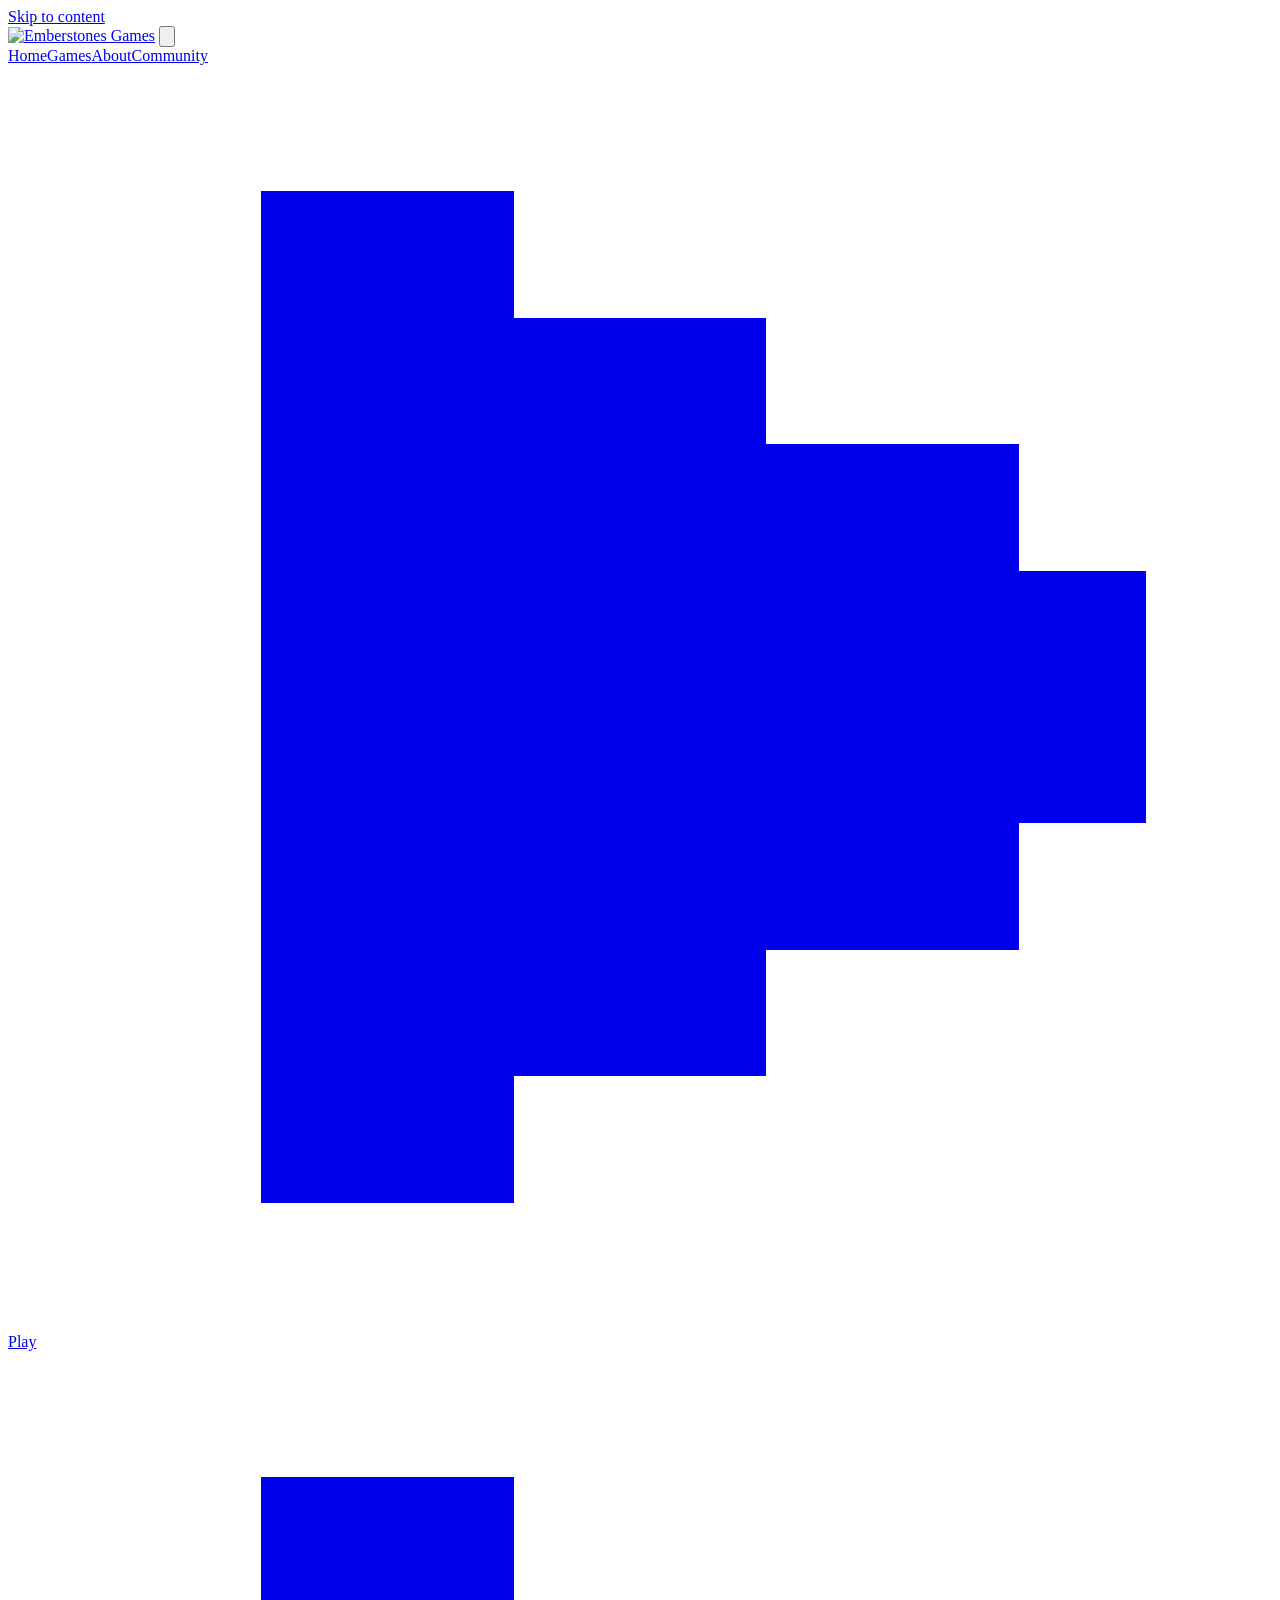
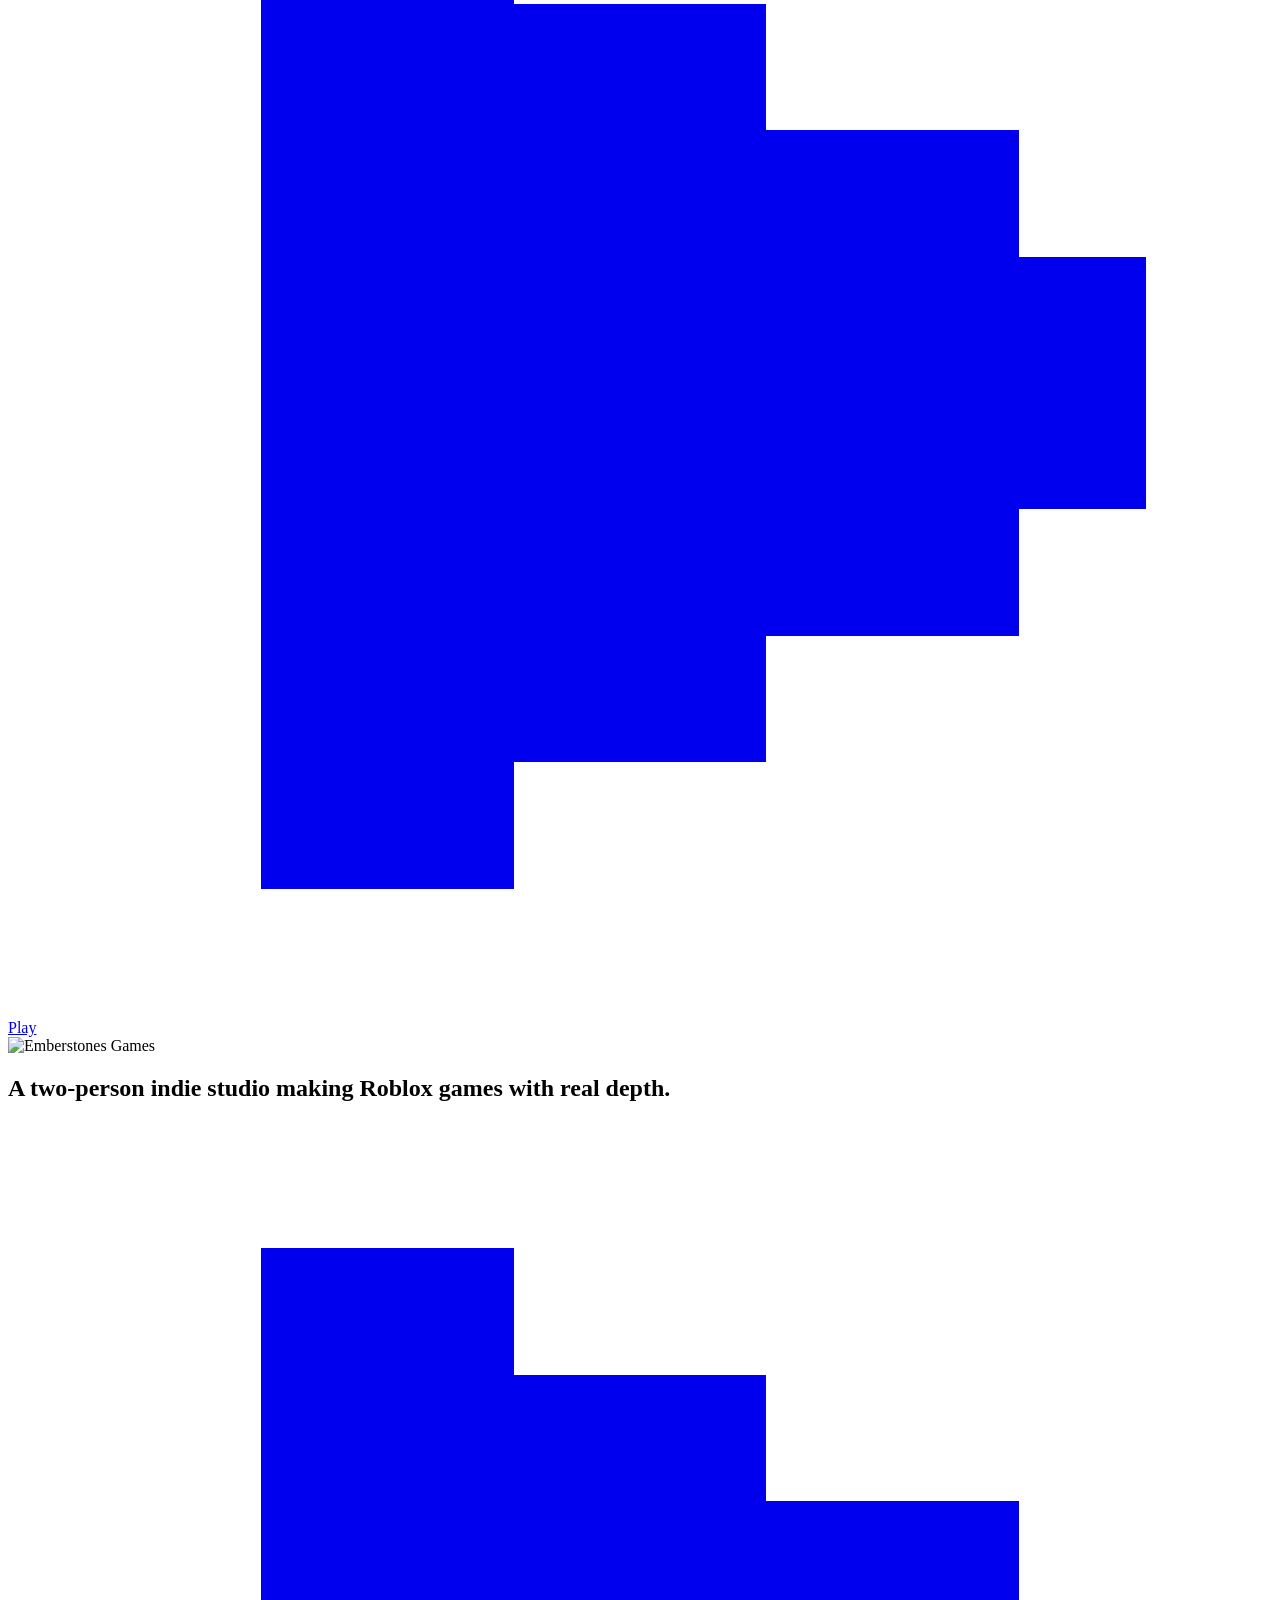
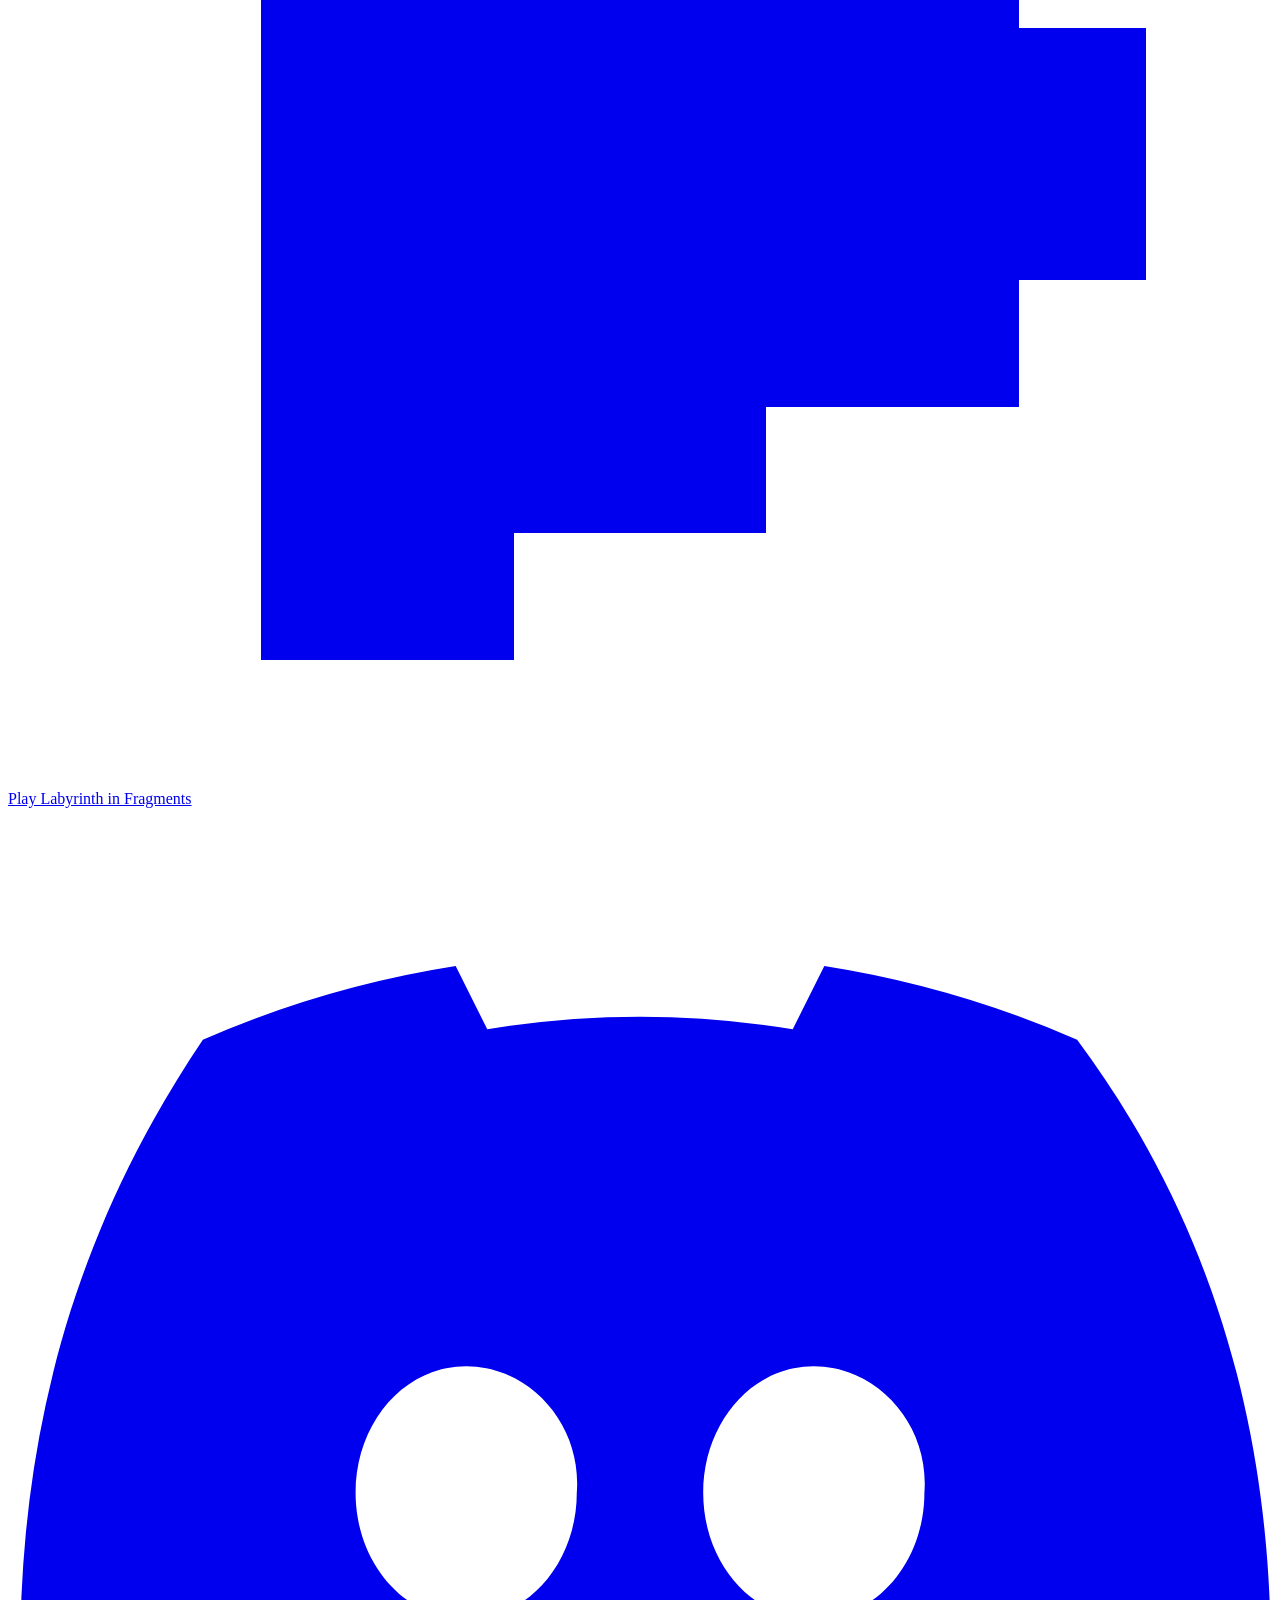
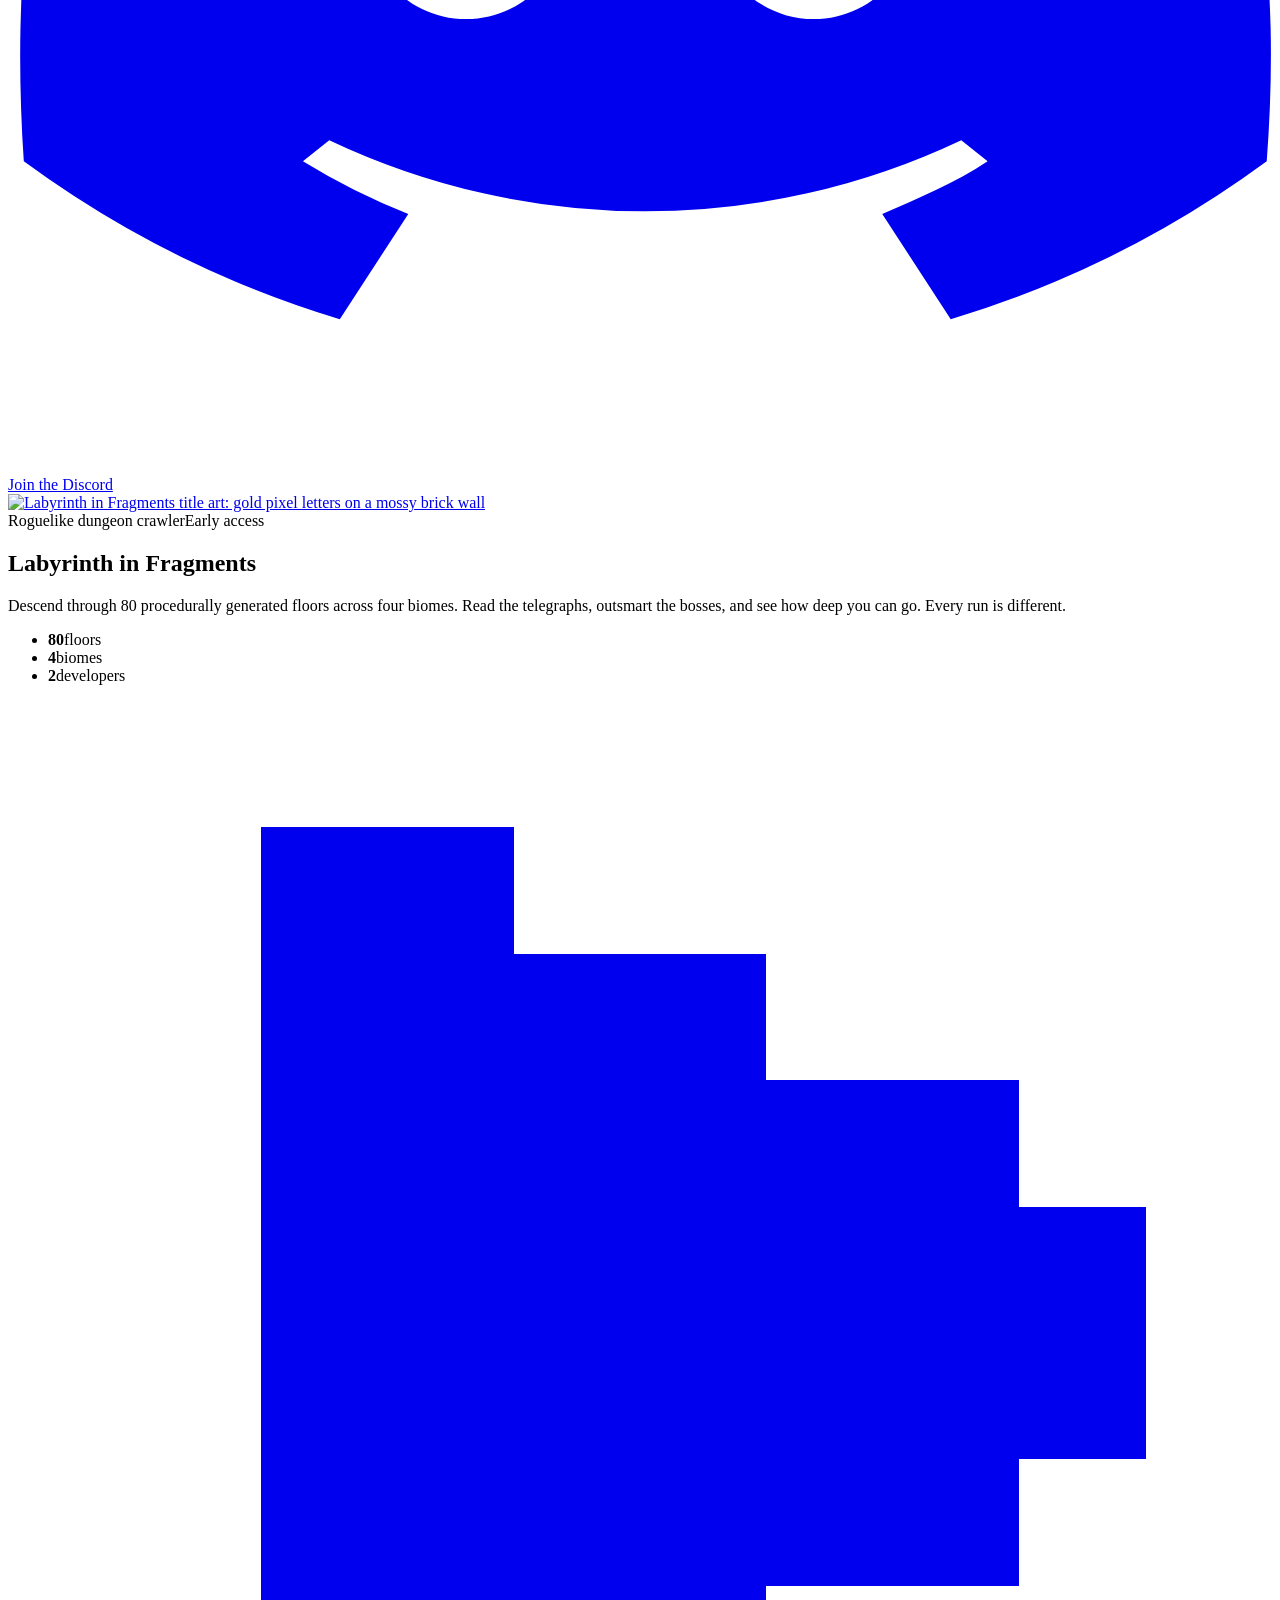
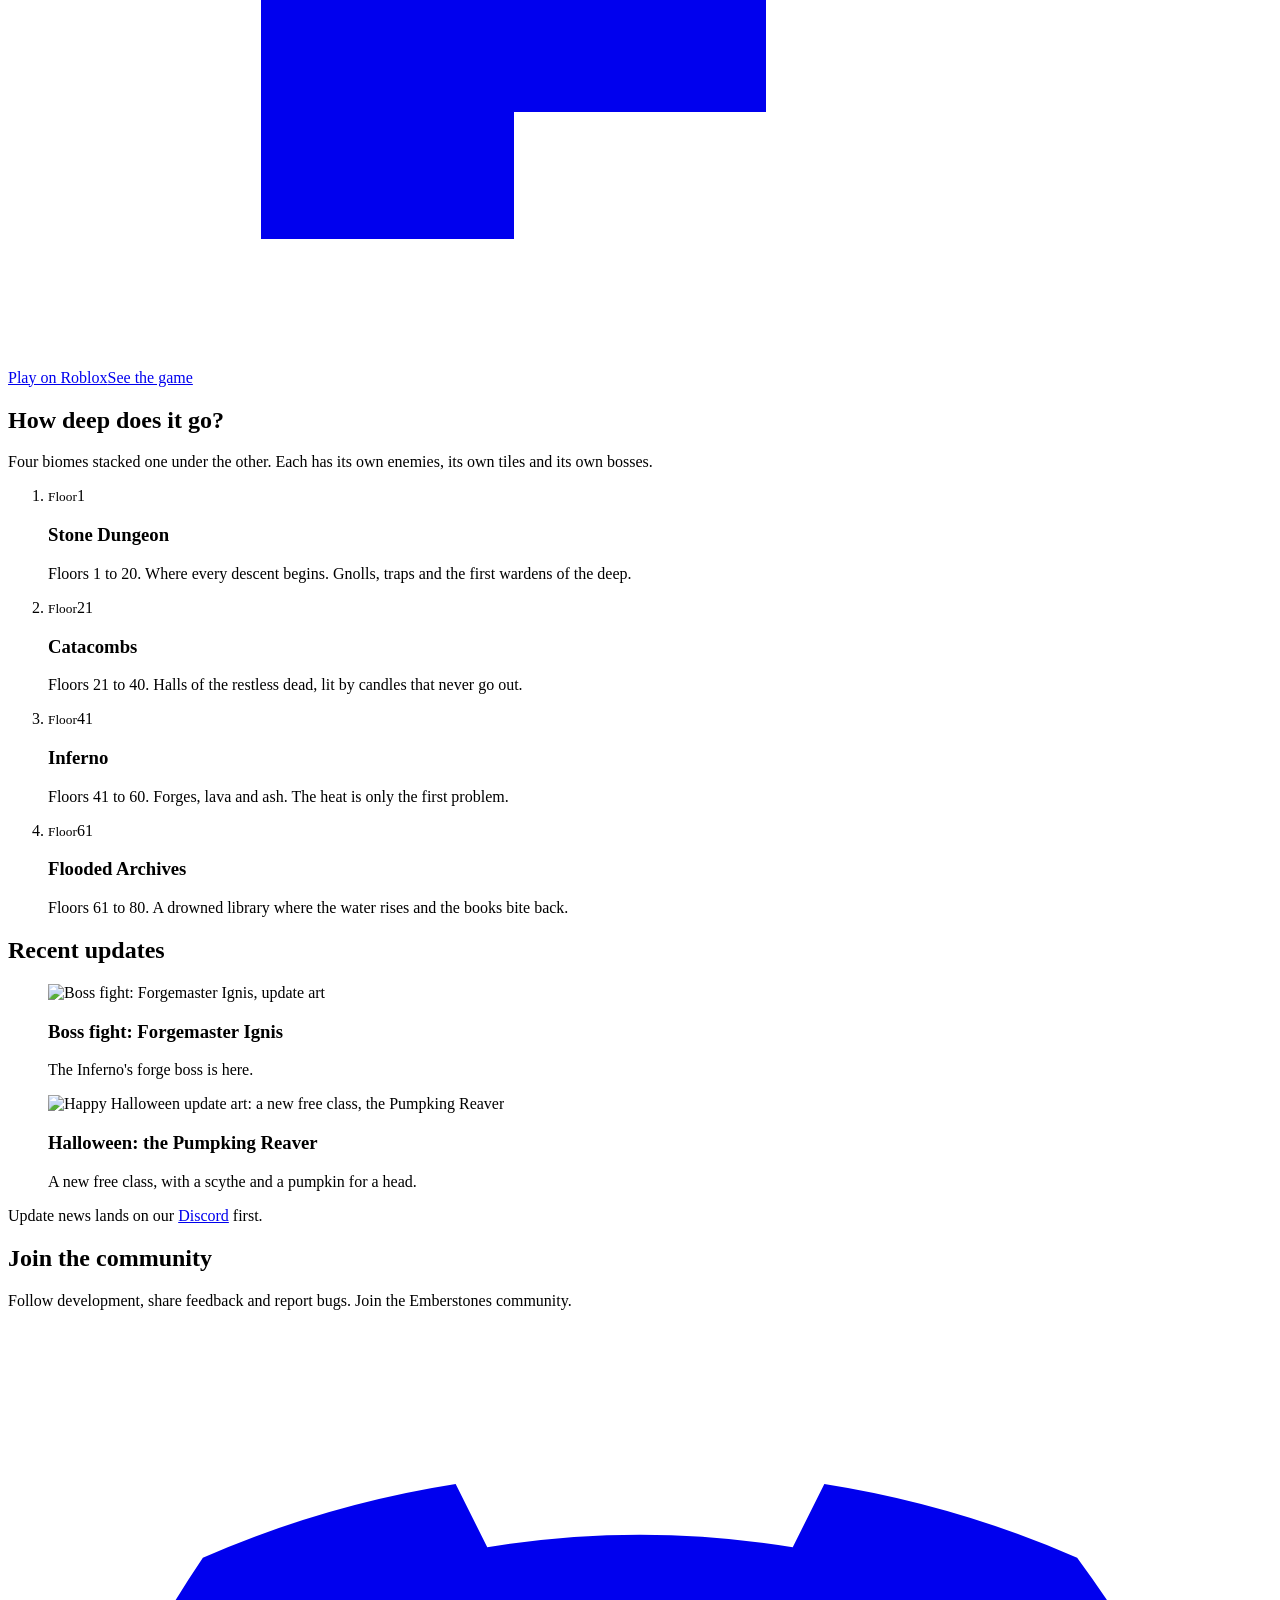
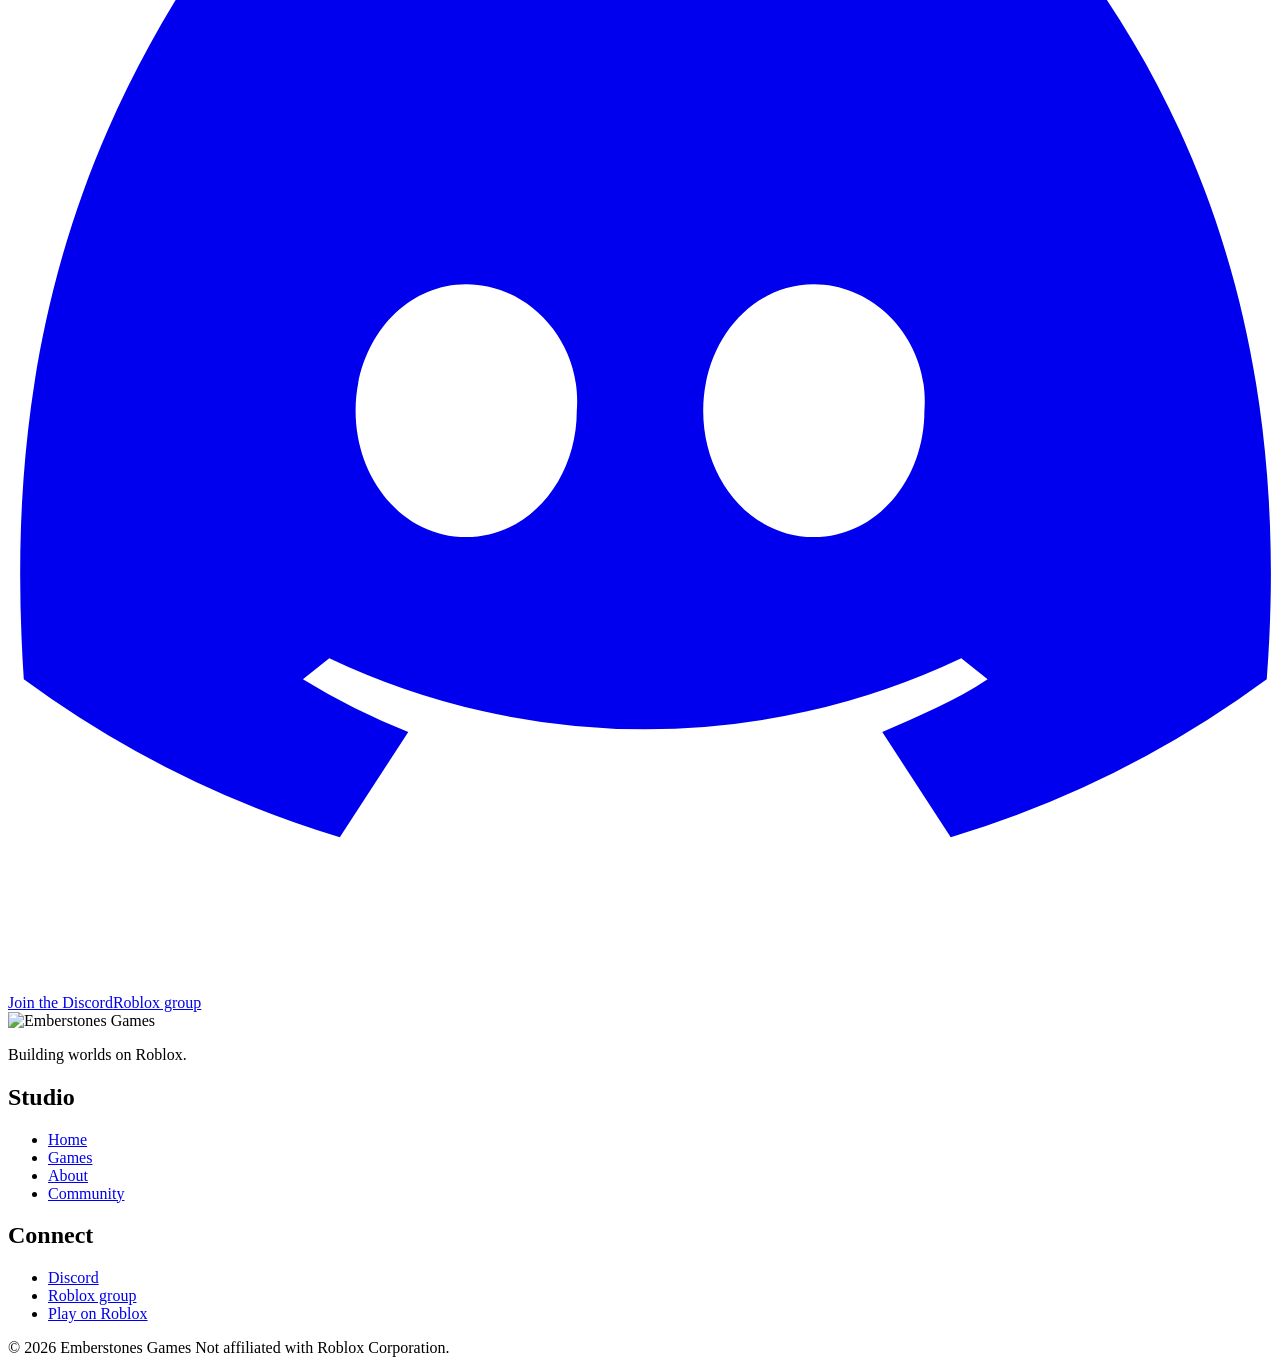
==== index.html @ 6d4f6e54 "Add files via upload" ====
<!DOCTYPE html>
<html lang="en">
<head>
<meta charset="utf-8">
<meta name="viewport" content="width=device-width, initial-scale=1">
<title>Emberstones Games</title>
<meta name="description" content="Emberstones Games is a two-person indie studio making Roblox games with real depth. Our first: Labyrinth in Fragments, a turn-based roguelike.">
<link rel="canonical" href="https://emberstones.co/">
<meta property="og:type" content="website">
<meta property="og:site_name" content="Emberstones Games">
<meta property="og:title" content="Emberstones Games">
<meta property="og:description" content="Emberstones Games is a two-person indie studio making Roblox games with real depth. Our first: Labyrinth in Fragments, a turn-based roguelike.">
<meta property="og:url" content="https://emberstones.co/">
<meta property="og:image" content="https://emberstones.co/assets/og-image.jpg">
<meta name="twitter:card" content="summary_large_image">
<meta name="theme-color" content="#17110f">
<link rel="icon" type="image/png" sizes="32x32" href="assets/favicon-32.png">
<link rel="apple-touch-icon" href="assets/apple-touch-icon.png">
<link rel="preconnect" href="https://fonts.googleapis.com">
<link rel="preconnect" href="https://fonts.gstatic.com" crossorigin>
<link href="https://fonts.googleapis.com/css2?family=Figtree:wght@400;500;600&family=Pixelify+Sans:wght@500;600&display=swap" rel="stylesheet">
<link rel="stylesheet" href="assets/site.css">
</head>
<body>
<a class="skip" href="#main">Skip to content</a>
<header class="site-header">
  <div class="wrap">
    <a class="brand" href="index.html" aria-label="Emberstones Games home"><img class="pixelated" src="assets/logo-mark.png" width="123" height="26" alt="Emberstones Games"></a>
    <button class="menu-btn" aria-expanded="false" aria-controls="site-nav" aria-label="Menu">
      <svg viewBox="0 0 10 10" fill="currentColor" shape-rendering="crispEdges" aria-hidden="true"><rect x="1" y="2" width="8" height="1"/><rect x="1" y="5" width="8" height="1"/><rect x="1" y="8" width="8" height="1"/></svg>
    </button>
    <nav class="nav" id="site-nav" aria-label="Main">
      <a href="index.html" aria-current="page">Home</a><a href="games.html">Games</a><a href="about.html">About</a><a href="community.html">Community</a>
      <a class="btn btn--small" href="https://www.roblox.com/games/132090683674469/Fragmented-Labyrinth" target="_blank" rel="noopener"><svg viewBox="0 0 10 10" aria-hidden="true" fill="currentColor" shape-rendering="crispEdges"><rect x="2" y="1" width="2" height="8"/><rect x="4" y="2" width="2" height="6"/><rect x="6" y="3" width="2" height="4"/><rect x="8" y="4" width="1" height="2"/></svg>Play</a>
    </nav>
    <a class="btn btn--small" href="https://www.roblox.com/games/132090683674469/Fragmented-Labyrinth" target="_blank" rel="noopener"><svg viewBox="0 0 10 10" aria-hidden="true" fill="currentColor" shape-rendering="crispEdges"><rect x="2" y="1" width="2" height="8"/><rect x="4" y="2" width="2" height="6"/><rect x="6" y="3" width="2" height="4"/><rect x="8" y="4" width="1" height="2"/></svg>Play</a>
  </div>
</header>
<main id="main">

<section class="hero-home">
  <div class="embers" aria-hidden="true"></div>
  <div class="wrap">
    <img class="hero-logo pixelated" src="assets/logo-mark.png" width="123" height="26" alt="Emberstones Games">
    <h1>A two-person indie studio making Roblox games with real depth.</h1>
    <div class="btn-row"><a class="btn" href="https://www.roblox.com/games/132090683674469/Fragmented-Labyrinth" target="_blank" rel="noopener"><svg viewBox="0 0 10 10" aria-hidden="true" fill="currentColor" shape-rendering="crispEdges"><rect x="2" y="1" width="2" height="8"/><rect x="4" y="2" width="2" height="6"/><rect x="6" y="3" width="2" height="4"/><rect x="8" y="4" width="1" height="2"/></svg>Play Labyrinth in Fragments</a><a class="btn btn--discord" href="https://discord.gg/G7n3w4WbNe" target="_blank" rel="noopener"><svg viewBox="0 0 24 24" aria-hidden="true" fill="currentColor"><path d="M20.3 4.4A19.6 19.6 0 0 0 15.5 3l-.6 1.2a18 18 0 0 0-5.8 0L8.5 3a19.5 19.5 0 0 0-4.8 1.4C.6 9 0 13.6.3 18.1a19.8 19.8 0 0 0 6 3l1.3-2a12.6 12.6 0 0 1-2-1l.5-.4a14 14 0 0 0 12 0l.5.4c-.6.4-1.3.7-2 1l1.3 2a19.7 19.7 0 0 0 6-3c.4-5.2-.7-9.8-3.6-13.7ZM8.7 15.4c-1.2 0-2.1-1.1-2.1-2.4s.9-2.4 2.1-2.4 2.2 1.1 2.1 2.4c0 1.3-.9 2.4-2.1 2.4Zm6.6 0c-1.2 0-2.1-1.1-2.1-2.4s.9-2.4 2.1-2.4 2.2 1.1 2.1 2.4c0 1.3-.9 2.4-2.1 2.4Z"/></svg>Join the Discord</a></div>
  </div>
</section>

<section class="section">
  <div class="wrap feature">
    <a class="frame" href="games.html"><img src="assets/labyrinth-thumbnail.jpg" width="1280" height="720" alt="Labyrinth in Fragments title art: gold pixel letters on a mossy brick wall"></a>
    <div>
      <div class="tags"><span class="tag">Roguelike dungeon crawler</span><span class="tag tag--ea">Early access</span></div>
      <h2>Labyrinth in Fragments</h2>
      <p class="lede">Descend through 80 procedurally generated floors across four biomes. Read the telegraphs, outsmart the bosses, and see how deep you can go. Every run is different.</p>
      <ul class="facts"><li><b>80</b>floors</li><li><b>4</b>biomes</li><li><b>2</b>developers</li></ul>
      <div class="btn-row"><a class="btn" href="https://www.roblox.com/games/132090683674469/Fragmented-Labyrinth" target="_blank" rel="noopener"><svg viewBox="0 0 10 10" aria-hidden="true" fill="currentColor" shape-rendering="crispEdges"><rect x="2" y="1" width="2" height="8"/><rect x="4" y="2" width="2" height="6"/><rect x="6" y="3" width="2" height="4"/><rect x="8" y="4" width="1" height="2"/></svg>Play on Roblox</a><a class="btn btn--ghost" href="games.html">See the game</a></div>
    </div>
  </div>
</section>

<section class="section band">
  <div class="wrap">
    <h2>How deep does it go?</h2>
    <p class="muted">Four biomes stacked one under the other. Each has its own enemies, its own tiles and its own bosses.</p>
    <div class="descent"><ol><li class="biome" data-biome="stone">
        <div class="depth"><small>Floor</small><span>1</span></div>
        <div><h3>Stone Dungeon</h3><p><span class="sr">Floors 1 to 20. </span>Where every descent begins. Gnolls, traps and the first wardens of the deep.</p></div>
      </li><li class="biome" data-biome="catacombs">
        <div class="depth"><small>Floor</small><span>21</span></div>
        <div><h3>Catacombs</h3><p><span class="sr">Floors 21 to 40. </span>Halls of the restless dead, lit by candles that never go out.</p></div>
      </li><li class="biome" data-biome="inferno">
        <div class="depth"><small>Floor</small><span>41</span></div>
        <div><h3>Inferno</h3><p><span class="sr">Floors 41 to 60. </span>Forges, lava and ash. The heat is only the first problem.</p></div>
      </li><li class="biome" data-biome="archives">
        <div class="depth"><small>Floor</small><span>61</span></div>
        <div><h3>Flooded Archives</h3><p><span class="sr">Floors 61 to 80. </span>A drowned library where the water rises and the books bite back.</p></div>
      </li></ol></div>
  </div>
</section>

<section class="section">
  <div class="wrap">
    <h2>Recent updates</h2>
    <div class="updates">
      <figure class="update"><img src="assets/update-forgemaster.jpg" width="1200" height="675" loading="lazy" alt="Boss fight: Forgemaster Ignis, update art"><figcaption><h3>Boss fight: Forgemaster Ignis</h3><p class="muted">The Inferno's forge boss is here.</p></figcaption></figure>
      <figure class="update"><img src="assets/update-halloween.jpg" width="1200" height="675" loading="lazy" alt="Happy Halloween update art: a new free class, the Pumpking Reaver"><figcaption><h3>Halloween: the Pumpking Reaver</h3><p class="muted">A new free class, with a scythe and a pumpkin for a head.</p></figcaption></figure>
    </div>
    <p class="muted more">Update news lands on our <a href="https://discord.gg/G7n3w4WbNe" target="_blank" rel="noopener">Discord</a> first.</p>
  </div>
</section>

<section class="section band">
  <div class="wrap join">
    <div>
      <h2>Join the community</h2>
      <p class="muted">Follow development, share feedback and report bugs. Join the Emberstones community.</p>
    </div>
    <div class="btn-row"><a class="btn btn--discord" href="https://discord.gg/G7n3w4WbNe" target="_blank" rel="noopener"><svg viewBox="0 0 24 24" aria-hidden="true" fill="currentColor"><path d="M20.3 4.4A19.6 19.6 0 0 0 15.5 3l-.6 1.2a18 18 0 0 0-5.8 0L8.5 3a19.5 19.5 0 0 0-4.8 1.4C.6 9 0 13.6.3 18.1a19.8 19.8 0 0 0 6 3l1.3-2a12.6 12.6 0 0 1-2-1l.5-.4a14 14 0 0 0 12 0l.5.4c-.6.4-1.3.7-2 1l1.3 2a19.7 19.7 0 0 0 6-3c.4-5.2-.7-9.8-3.6-13.7ZM8.7 15.4c-1.2 0-2.1-1.1-2.1-2.4s.9-2.4 2.1-2.4 2.2 1.1 2.1 2.4c0 1.3-.9 2.4-2.1 2.4Zm6.6 0c-1.2 0-2.1-1.1-2.1-2.4s.9-2.4 2.1-2.4 2.2 1.1 2.1 2.4c0 1.3-.9 2.4-2.1 2.4Z"/></svg>Join the Discord</a><a class="btn btn--ghost" href="https://www.roblox.com/share/g/493896224" target="_blank" rel="noopener">Roblox group</a></div>
  </div>
</section>

</main>
<footer class="site-footer">
  <div class="wrap">
    <div class="footer-top">
      <div>
        <img class="pixelated" src="assets/logo-mark.png" width="123" height="26" alt="Emberstones Games">
        <p>Building worlds on Roblox.</p>
      </div>
      <div class="footer-cols">
        <div>
          <h2>Studio</h2>
          <ul><li><a href="index.html">Home</a></li><li><a href="games.html">Games</a></li><li><a href="about.html">About</a></li><li><a href="community.html">Community</a></li></ul>
        </div>
        <div>
          <h2>Connect</h2>
          <ul><li><a href="https://discord.gg/G7n3w4WbNe" target="_blank" rel="noopener">Discord</a></li><li><a href="https://www.roblox.com/share/g/493896224" target="_blank" rel="noopener">Roblox group</a></li><li><a href="https://www.roblox.com/games/132090683674469/Fragmented-Labyrinth" target="_blank" rel="noopener">Play on Roblox</a></li></ul>
        </div>
      </div>
    </div>
    <div class="footer-bottom">
      <span>&copy; 2026 Emberstones Games</span>
      <span>Not affiliated with Roblox Corporation.</span>
    </div>
  </div>
</footer>
<script src="assets/site.js" defer></script>
</body>
</html>
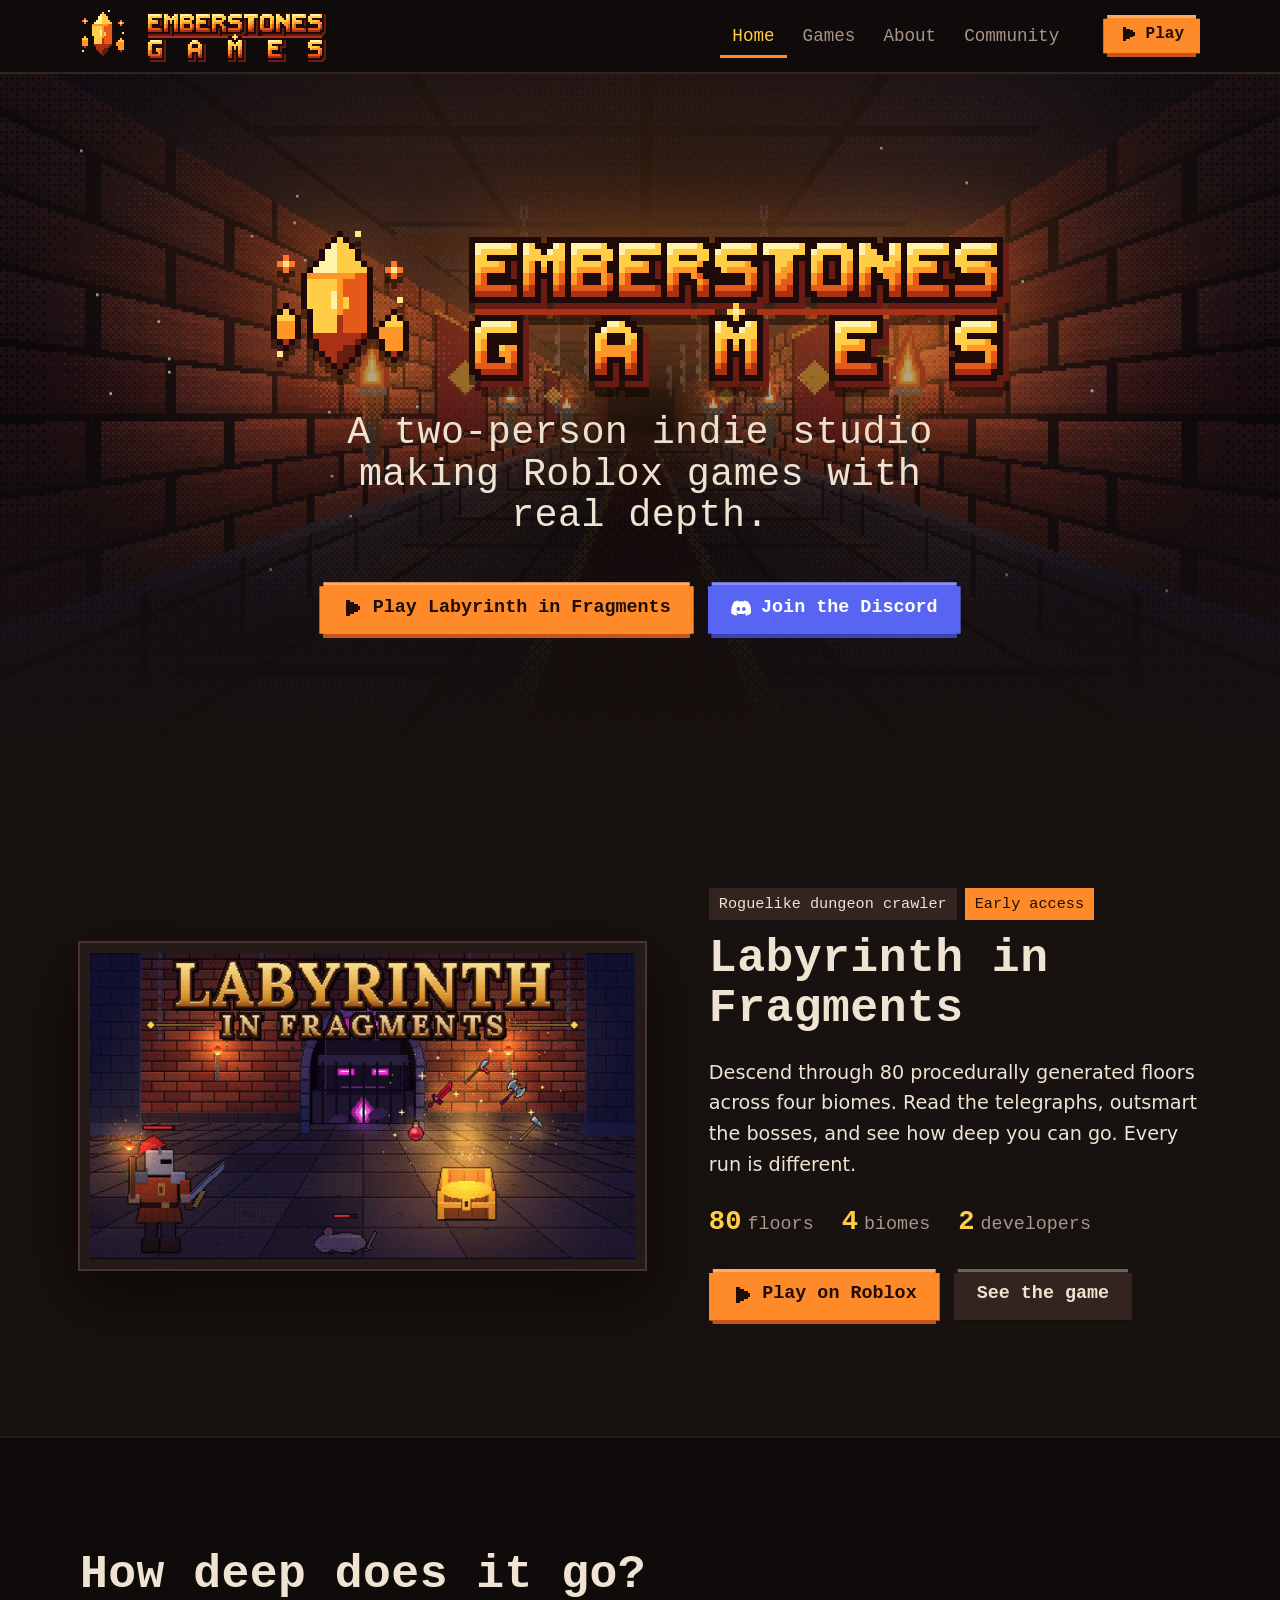
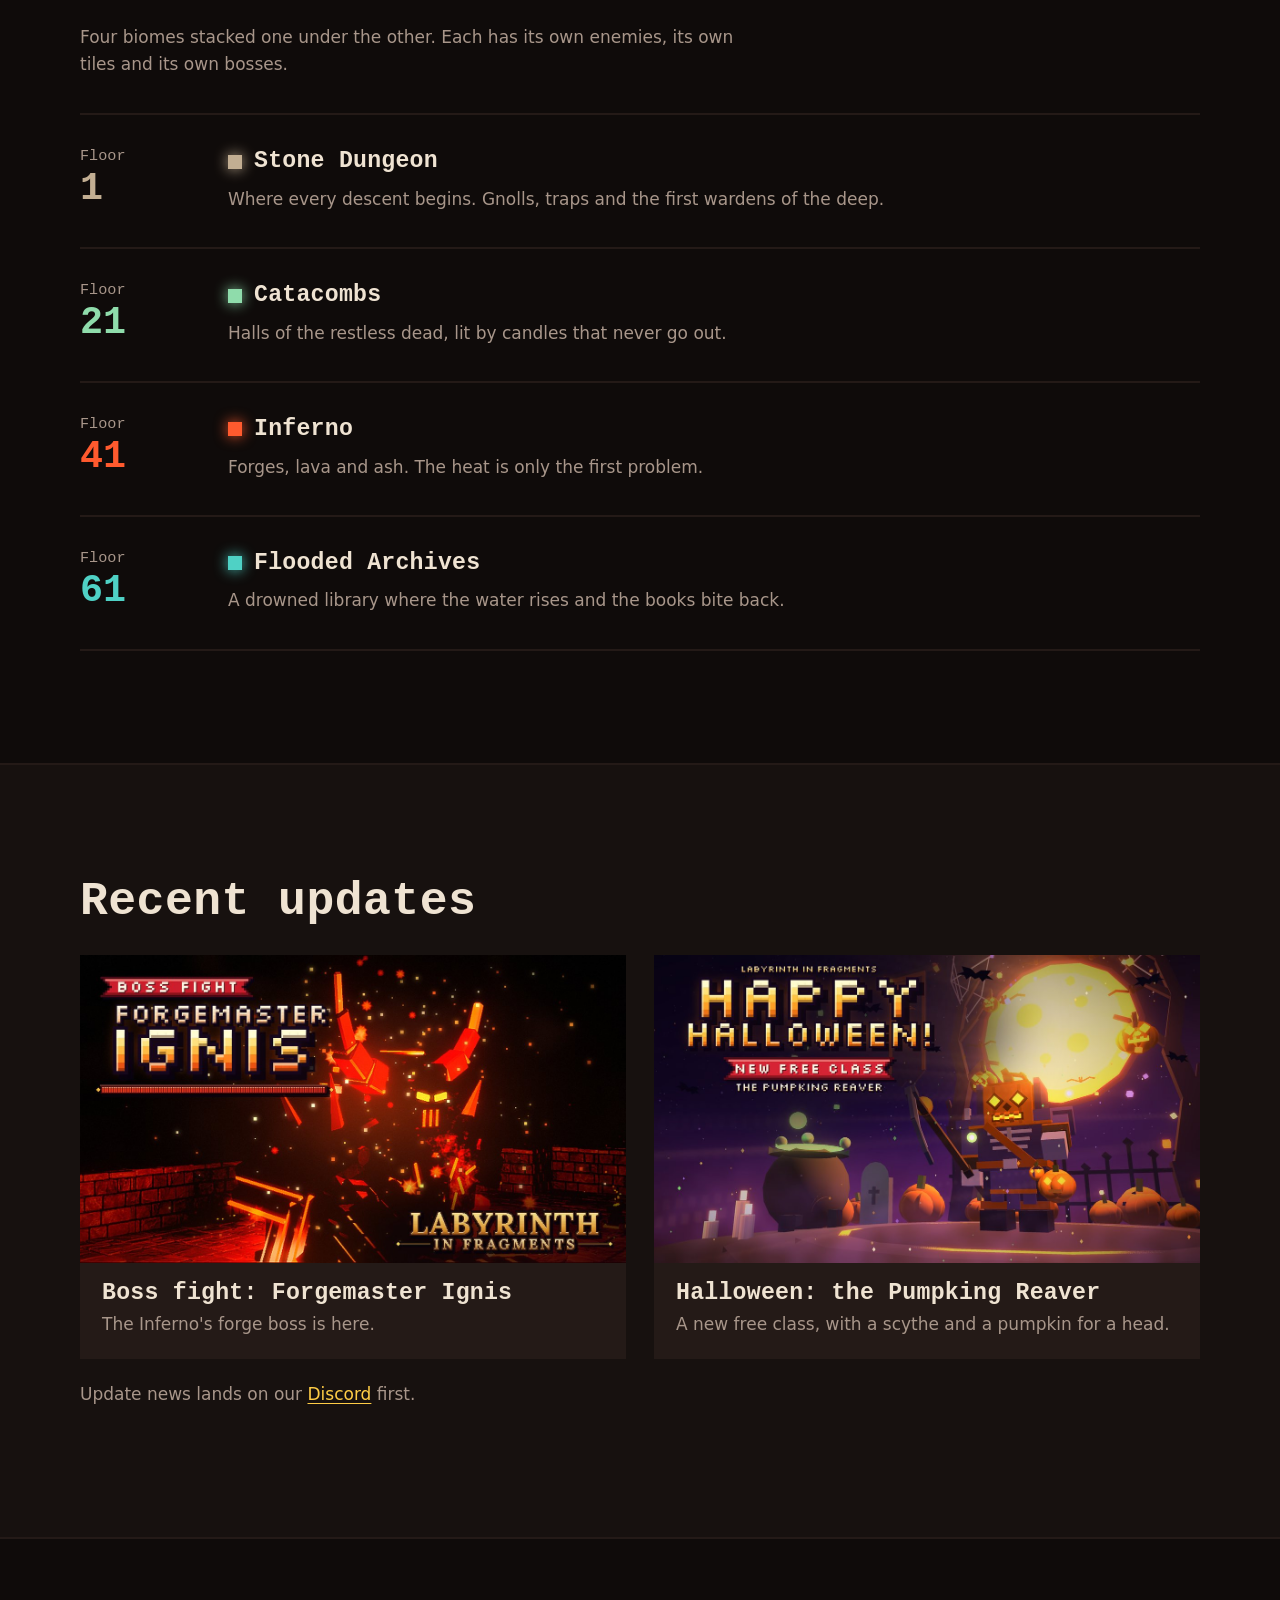
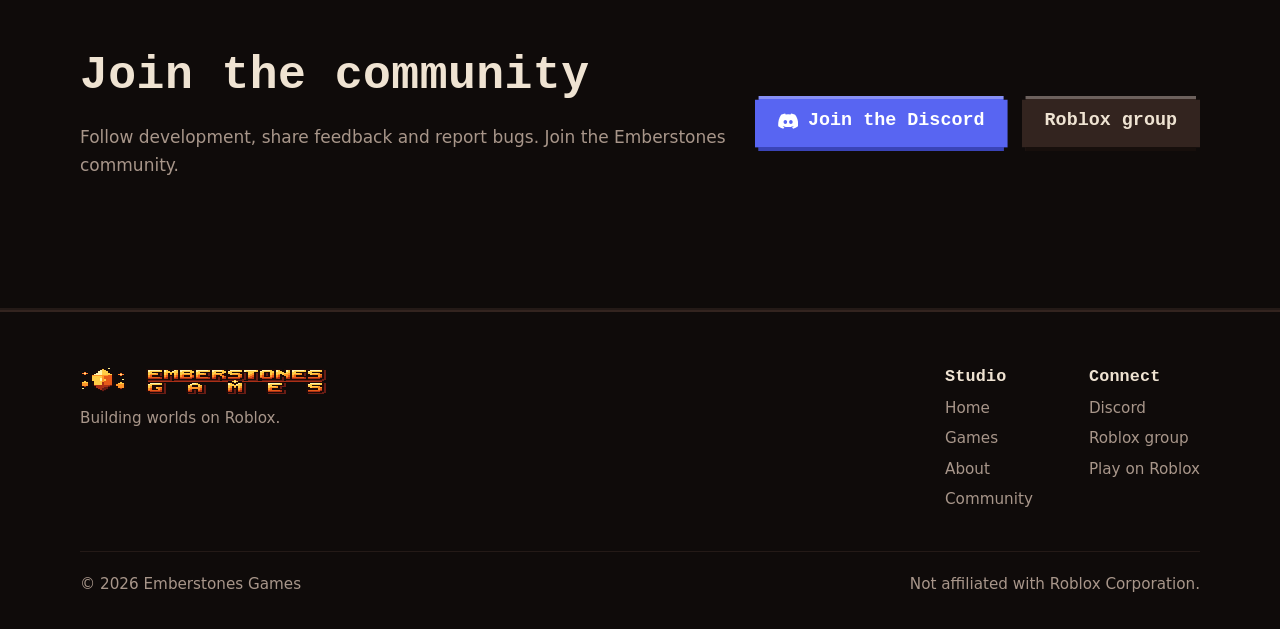
==== commit 008f8b1d: "Add files via upload" ====
--- a/index.html
+++ b/index.html
@@ -11,21 +11,21 @@
 <meta property="og:title" content="Emberstones Games">
 <meta property="og:description" content="Emberstones Games is a two-person indie studio making Roblox games with real depth. Our first: Labyrinth in Fragments, a turn-based roguelike.">
 <meta property="og:url" content="https://emberstones.co/">
-<meta property="og:image" content="https://emberstones.co/assets/og-image.jpg">
+<meta property="og:image" content="https://emberstones.co/og-image.jpg">
 <meta name="twitter:card" content="summary_large_image">
 <meta name="theme-color" content="#17110f">
-<link rel="icon" type="image/png" sizes="32x32" href="assets/favicon-32.png">
-<link rel="apple-touch-icon" href="assets/apple-touch-icon.png">
+<link rel="icon" type="image/png" sizes="32x32" href="favicon-32.png">
+<link rel="apple-touch-icon" href="apple-touch-icon.png">
 <link rel="preconnect" href="https://fonts.googleapis.com">
 <link rel="preconnect" href="https://fonts.gstatic.com" crossorigin>
 <link href="https://fonts.googleapis.com/css2?family=Figtree:wght@400;500;600&family=Pixelify+Sans:wght@500;600&display=swap" rel="stylesheet">
-<link rel="stylesheet" href="assets/site.css">
+<link rel="stylesheet" href="site.css">
 </head>
 <body>
 <a class="skip" href="#main">Skip to content</a>
 <header class="site-header">
   <div class="wrap">
-    <a class="brand" href="index.html" aria-label="Emberstones Games home"><img class="pixelated" src="assets/logo-mark.png" width="123" height="26" alt="Emberstones Games"></a>
+    <a class="brand" href="index.html" aria-label="Emberstones Games home"><img class="pixelated" src="logo-mark.png" width="123" height="26" alt="Emberstones Games"></a>
     <button class="menu-btn" aria-expanded="false" aria-controls="site-nav" aria-label="Menu">
       <svg viewBox="0 0 10 10" fill="currentColor" shape-rendering="crispEdges" aria-hidden="true"><rect x="1" y="2" width="8" height="1"/><rect x="1" y="5" width="8" height="1"/><rect x="1" y="8" width="8" height="1"/></svg>
     </button>
@@ -41,7 +41,7 @@
 <section class="hero-home">
   <div class="embers" aria-hidden="true"></div>
   <div class="wrap">
-    <img class="hero-logo pixelated" src="assets/logo-mark.png" width="123" height="26" alt="Emberstones Games">
+    <img class="hero-logo pixelated" src="logo-mark.png" width="123" height="26" alt="Emberstones Games">
     <h1>A two-person indie studio making Roblox games with real depth.</h1>
     <div class="btn-row"><a class="btn" href="https://www.roblox.com/games/132090683674469/Fragmented-Labyrinth" target="_blank" rel="noopener"><svg viewBox="0 0 10 10" aria-hidden="true" fill="currentColor" shape-rendering="crispEdges"><rect x="2" y="1" width="2" height="8"/><rect x="4" y="2" width="2" height="6"/><rect x="6" y="3" width="2" height="4"/><rect x="8" y="4" width="1" height="2"/></svg>Play Labyrinth in Fragments</a><a class="btn btn--discord" href="https://discord.gg/G7n3w4WbNe" target="_blank" rel="noopener"><svg viewBox="0 0 24 24" aria-hidden="true" fill="currentColor"><path d="M20.3 4.4A19.6 19.6 0 0 0 15.5 3l-.6 1.2a18 18 0 0 0-5.8 0L8.5 3a19.5 19.5 0 0 0-4.8 1.4C.6 9 0 13.6.3 18.1a19.8 19.8 0 0 0 6 3l1.3-2a12.6 12.6 0 0 1-2-1l.5-.4a14 14 0 0 0 12 0l.5.4c-.6.4-1.3.7-2 1l1.3 2a19.7 19.7 0 0 0 6-3c.4-5.2-.7-9.8-3.6-13.7ZM8.7 15.4c-1.2 0-2.1-1.1-2.1-2.4s.9-2.4 2.1-2.4 2.2 1.1 2.1 2.4c0 1.3-.9 2.4-2.1 2.4Zm6.6 0c-1.2 0-2.1-1.1-2.1-2.4s.9-2.4 2.1-2.4 2.2 1.1 2.1 2.4c0 1.3-.9 2.4-2.1 2.4Z"/></svg>Join the Discord</a></div>
   </div>
@@ -49,7 +49,7 @@
 
 <section class="section">
   <div class="wrap feature">
-    <a class="frame" href="games.html"><img src="assets/labyrinth-thumbnail.jpg" width="1280" height="720" alt="Labyrinth in Fragments title art: gold pixel letters on a mossy brick wall"></a>
+    <a class="frame" href="games.html"><img src="labyrinth-thumbnail.jpg" width="1280" height="720" alt="Labyrinth in Fragments title art: gold pixel letters on a mossy brick wall"></a>
     <div>
       <div class="tags"><span class="tag">Roguelike dungeon crawler</span><span class="tag tag--ea">Early access</span></div>
       <h2>Labyrinth in Fragments</h2>
@@ -84,8 +84,8 @@
   <div class="wrap">
     <h2>Recent updates</h2>
     <div class="updates">
-      <figure class="update"><img src="assets/update-forgemaster.jpg" width="1200" height="675" loading="lazy" alt="Boss fight: Forgemaster Ignis, update art"><figcaption><h3>Boss fight: Forgemaster Ignis</h3><p class="muted">The Inferno's forge boss is here.</p></figcaption></figure>
-      <figure class="update"><img src="assets/update-halloween.jpg" width="1200" height="675" loading="lazy" alt="Happy Halloween update art: a new free class, the Pumpking Reaver"><figcaption><h3>Halloween: the Pumpking Reaver</h3><p class="muted">A new free class, with a scythe and a pumpkin for a head.</p></figcaption></figure>
+      <figure class="update"><img src="update-forgemaster.jpg" width="1200" height="675" loading="lazy" alt="Boss fight: Forgemaster Ignis, update art"><figcaption><h3>Boss fight: Forgemaster Ignis</h3><p class="muted">The Inferno's forge boss is here.</p></figcaption></figure>
+      <figure class="update"><img src="update-halloween.jpg" width="1200" height="675" loading="lazy" alt="Happy Halloween update art: a new free class, the Pumpking Reaver"><figcaption><h3>Halloween: the Pumpking Reaver</h3><p class="muted">A new free class, with a scythe and a pumpkin for a head.</p></figcaption></figure>
     </div>
     <p class="muted more">Update news lands on our <a href="https://discord.gg/G7n3w4WbNe" target="_blank" rel="noopener">Discord</a> first.</p>
   </div>
@@ -106,7 +106,7 @@
   <div class="wrap">
     <div class="footer-top">
       <div>
-        <img class="pixelated" src="assets/logo-mark.png" width="123" height="26" alt="Emberstones Games">
+        <img class="pixelated" src="logo-mark.png" width="123" height="26" alt="Emberstones Games">
         <p>Building worlds on Roblox.</p>
       </div>
       <div class="footer-cols">
@@ -126,6 +126,6 @@
     </div>
   </div>
 </footer>
-<script src="assets/site.js" defer></script>
+<script src="site.js" defer></script>
 </body>
 </html>
--- a/site.css
+++ b/site.css
@@ -0,0 +1,333 @@
+/* Emberstones Games — site styles
+   Palette: soot, basalt, ash text, ember + flare from the logo, one accent per biome. */
+:root {
+  --soot: #17110f;
+  --soot-deep: #0f0b0a;
+  --basalt: #241a17;
+  --basalt-hi: #33241f;
+  --seam: #4a352c;
+  --ash: #efe3d2;
+  --cinder: #a8968a;
+  --ember: #ff8a2a;
+  --ember-dk: #c9531c;
+  --flare: #ffcd46;
+  --stone: #c2ae92;
+  --catacomb: #8fdcab;
+  --inferno: #ff5a2e;
+  --archives: #4fd1c5;
+  --discord: #5865f2;
+
+  --font-display: "Pixelify Sans", "Courier New", monospace;
+  --font-body: "Figtree", system-ui, -apple-system, "Segoe UI", sans-serif;
+
+  --wrap: 1120px;
+  --px: 4px; /* one "pixel" of the stepped corners */
+}
+
+*, *::before, *::after { box-sizing: border-box; }
+html { -webkit-text-size-adjust: 100%; scroll-behavior: smooth; }
+body {
+  margin: 0;
+  background: var(--soot);
+  color: var(--ash);
+  font-family: var(--font-body);
+  font-size: 1.0625rem;
+  line-height: 1.6;
+}
+img { max-width: 100%; display: block; }
+a { color: var(--flare); text-underline-offset: 3px; }
+a:hover { color: var(--ash); }
+:focus-visible { outline: 3px solid var(--flare); outline-offset: 3px; }
+.skip { position: absolute; left: -999px; top: 8px; background: var(--flare); color: var(--soot); padding: 8px 12px; z-index: 100; }
+.skip:focus { left: 8px; }
+
+.wrap { width: min(var(--wrap), 100% - 40px); margin-inline: auto; }
+.pixelated { image-rendering: pixelated; image-rendering: crisp-edges; }
+
+h1, h2, h3 {
+  font-family: var(--font-display);
+  font-weight: 600;
+  line-height: 1.08;
+  margin: 0 0 .5em;
+  letter-spacing: .01em;
+}
+h1 { font-size: clamp(2.5rem, 6vw, 4.5rem); }
+h2 { font-size: clamp(1.9rem, 3.8vw, 2.9rem); }
+h3 { font-size: 1.45rem; }
+p { margin: 0 0 1em; max-width: 64ch; }
+.lede { font-size: 1.2rem; color: var(--ash); }
+.muted { color: var(--cinder); }
+
+/* ---------- stepped (pixel) corners ---------- */
+.px-corners {
+  clip-path: polygon(
+    0 var(--px), var(--px) var(--px), var(--px) 0,
+    calc(100% - var(--px)) 0, calc(100% - var(--px)) var(--px), 100% var(--px),
+    100% calc(100% - var(--px)), calc(100% - var(--px)) calc(100% - var(--px)), calc(100% - var(--px)) 100%,
+    var(--px) 100%, var(--px) calc(100% - var(--px)), 0 calc(100% - var(--px)));
+}
+
+/* ---------- buttons ---------- */
+.btn {
+  --bg: var(--ember);
+  --fg: #1f0e06;
+  --edge: var(--ember-dk);
+  display: inline-flex; align-items: center; gap: .55em;
+  font-family: var(--font-display);
+  font-size: 1.15rem; font-weight: 600;
+  line-height: 1;
+  padding: .85em 1.25em calc(.85em + 4px);
+  color: var(--fg); background: var(--bg);
+  text-decoration: none;
+  box-shadow: inset 0 -4px 0 var(--edge), inset 0 3px 0 rgba(255,255,255,.28);
+  clip-path: polygon(0 4px, 4px 4px, 4px 0, calc(100% - 4px) 0, calc(100% - 4px) 4px, 100% 4px, 100% calc(100% - 4px), calc(100% - 4px) calc(100% - 4px), calc(100% - 4px) 100%, 4px 100%, 4px calc(100% - 4px), 0 calc(100% - 4px));
+  transition: transform .08s ease, filter .15s ease;
+}
+.btn:hover { color: var(--fg); filter: brightness(1.08); }
+.btn:active { transform: translateY(2px); box-shadow: inset 0 -2px 0 var(--edge), inset 0 3px 0 rgba(255,255,255,.2); }
+.btn--ghost { --bg: var(--basalt-hi); --fg: var(--ash); --edge: #170f0c; }
+.btn--discord { --bg: var(--discord); --fg: #fff; --edge: #3a44b8; }
+.btn--small { font-size: 1rem; padding: .65em 1em calc(.65em + 4px); }
+.btn:focus-visible { outline: none; box-shadow: inset 0 0 0 3px var(--flare), inset 0 -4px 0 var(--edge); }
+.btn svg { width: 1.1em; height: 1.1em; flex: none; }
+.btn-row { display: flex; flex-wrap: wrap; gap: 14px; margin-top: 1.6rem; }
+
+/* ---------- header ---------- */
+.site-header {
+  position: sticky; top: 0; z-index: 50;
+  background: rgba(15, 11, 10, .92);
+  backdrop-filter: blur(8px);
+  border-bottom: 2px solid var(--basalt-hi);
+}
+.site-header .wrap { display: flex; align-items: center; gap: 24px; height: 72px; }
+.brand { display: flex; align-items: center; }
+.brand img { width: 246px; height: auto; }
+@media (max-width: 400px) { .brand img { width: 184px; } }
+.nav { display: flex; gap: 4px; margin-left: auto; }
+.nav a {
+  font-family: var(--font-display); font-size: 1.1rem;
+  color: var(--cinder); text-decoration: none;
+  padding: 8px 12px;
+}
+.nav a:hover { color: var(--ash); }
+.nav a[aria-current="page"] { color: var(--flare); box-shadow: inset 0 -3px 0 var(--ember); }
+.site-header .btn { margin-left: 8px; }
+.menu-btn { display: none; margin-left: auto; background: none; border: 0; color: var(--ash); padding: 8px; cursor: pointer; }
+.menu-btn svg { width: 28px; height: 28px; }
+
+@media (max-width: 820px) {
+  .menu-btn { display: block; }
+  .site-header .btn { display: none; }
+  .nav {
+    display: none; position: absolute; left: 0; right: 0; top: 72px;
+    flex-direction: column; gap: 0;
+    background: var(--soot-deep); border-bottom: 2px solid var(--basalt-hi);
+    padding: 8px 20px 20px;
+  }
+  .nav.open { display: flex; }
+  .nav a { padding: 14px 4px; font-size: 1.3rem; border-bottom: 1px solid var(--basalt); }
+  .nav a[aria-current="page"] { box-shadow: none; }
+  .nav .btn { display: inline-flex; margin: 16px 0 0; align-self: flex-start; }
+}
+@media (min-width: 821px) { .nav .btn { display: none; } }
+
+/* ---------- sections ---------- */
+.section { padding: clamp(64px, 9vw, 112px) 0; }
+.section--tight { padding: clamp(40px, 6vw, 72px) 0; }
+.band { background: var(--soot-deep); border-block: 2px solid var(--basalt); }
+
+/* ---------- home hero ---------- */
+.hero-home { position: relative; overflow: hidden; padding: clamp(56px, 9vw, 120px) 0 clamp(56px, 8vw, 96px); }
+.hero-home::before { /* ember glow behind the logo */
+  content: ""; position: absolute; inset: -20% -10% auto; height: 120%;
+  background: radial-gradient(60% 50% at 50% 35%, rgba(255,138,42,.16), transparent 70%);
+  pointer-events: none;
+}
+.hero-home {
+  background:
+    linear-gradient(180deg, rgba(23,17,15,.55) 0%, rgba(23,17,15,.35) 45%, var(--soot) 100%),
+    url("bg-stone.jpg") center 40% / cover no-repeat;
+  min-height: min(78vh, 720px);
+  display: grid; align-items: center;
+}
+.hero-home .wrap { position: relative; display: grid; justify-items: center; text-align: center; }
+/* the logo is 123x26 pixel art: scale it by whole numbers only so every pixel stays square */
+.hero-logo { width: 738px; height: auto; filter: drop-shadow(0 10px 0 rgba(0,0,0,.45)) drop-shadow(0 0 40px rgba(255,138,42,.35)); }
+@media (max-width: 800px) { .hero-logo { width: 492px; } }
+@media (max-width: 540px) { .hero-logo { width: 369px; } }
+@media (max-width: 400px) { .hero-logo { width: 246px; } }
+.hero-home h1 { font-size: clamp(1.6rem, 3.2vw, 2.4rem); margin-top: 1.6rem; max-width: 26ch; font-weight: 500; color: var(--ash); }
+.hero-home .btn-row { justify-content: center; }
+.embers { position: absolute; inset: 0; pointer-events: none; }
+.embers i {
+  position: absolute; bottom: -10px; width: 6px; height: 6px; background: var(--flare);
+  box-shadow: 0 0 10px var(--ember);
+  animation: rise linear infinite;
+  opacity: 0;
+}
+@keyframes rise {
+  0% { transform: translateY(0); opacity: 0; }
+  10% { opacity: .9; }
+  100% { transform: translateY(-520px); opacity: 0; }
+}
+
+/* ---------- game feature (home) ---------- */
+.feature { display: grid; grid-template-columns: 1.15fr 1fr; gap: clamp(28px, 5vw, 64px); align-items: center; }
+.frame {
+  background: var(--basalt); padding: 10px;
+  box-shadow: 0 0 0 2px var(--seam), 0 24px 60px rgba(0,0,0,.55);
+}
+.frame img { width: 100%; height: auto; }
+.tags { display: flex; flex-wrap: wrap; gap: 8px; margin-bottom: 14px; }
+.tag {
+  font-family: var(--font-display); font-size: .95rem;
+  padding: 4px 10px; background: var(--basalt-hi); color: var(--ash);
+}
+.tag--ea { background: var(--ember); color: #1f0e06; }
+.facts { display: flex; flex-wrap: wrap; gap: 10px 28px; margin: 1.2rem 0 0; padding: 0; list-style: none; }
+.facts li { font-family: var(--font-display); font-size: 1.15rem; color: var(--cinder); }
+.facts b { color: var(--flare); font-size: 1.7rem; margin-right: 6px; font-weight: 600; }
+@media (max-width: 820px) { .feature { grid-template-columns: 1fr; } }
+
+/* ---------- the descent (biome shaft) ---------- */
+.descent { position: relative; margin-top: 2.2rem; }
+.descent ol { list-style: none; margin: 0; padding: 0; display: grid; gap: 0; }
+.biome {
+  --c: var(--stone);
+  position: relative;
+  display: grid; grid-template-columns: 120px 1fr; gap: 28px; align-items: start;
+  padding: 34px 0 34px;
+  border-top: 2px solid var(--basalt);
+}
+.biome:last-child { border-bottom: 2px solid var(--basalt); }
+.biome[data-biome="catacombs"] { --c: var(--catacomb); }
+.biome[data-biome="inferno"] { --c: var(--inferno); }
+.biome[data-biome="archives"] { --c: var(--archives); }
+.depth {
+  font-family: var(--font-display); color: var(--c);
+  display: grid; line-height: 1;
+}
+.depth small { font-size: .95rem; color: var(--cinder); margin-bottom: 6px; }
+.depth span { font-size: 2.4rem; font-weight: 600; }
+.biome h3 { color: var(--ash); display: flex; align-items: center; gap: 12px; }
+.biome h3::before { content: ""; width: 14px; height: 14px; background: var(--c); box-shadow: 0 0 14px var(--c); flex: none; }
+.biome p { color: var(--cinder); margin: 0; }
+.biome > * { min-width: 0; }
+.biome-shot { width: 100%; height: auto; border: 2px solid var(--seam); }
+.descent--shots .biome { grid-template-columns: 110px minmax(0, 1fr) minmax(0, 1.5fr); align-items: center; }
+@media (max-width: 900px) {
+  .descent--shots .biome { grid-template-columns: 110px minmax(0, 1fr); }
+  .descent--shots .biome-shot { grid-column: 2; }
+}
+@media (max-width: 640px) {
+  .biome, .descent--shots .biome { grid-template-columns: minmax(0, 1fr); gap: 10px; }
+  .descent--shots .biome-shot { grid-column: auto; margin-top: 6px; }
+  .depth { grid-auto-flow: column; justify-content: start; align-items: baseline; gap: 10px; }
+  .depth small { margin: 0; }
+  .depth span { font-size: 1.6rem; }
+}
+
+/* ---------- community band ---------- */
+.join { display: grid; grid-template-columns: 1fr auto; gap: 28px; align-items: center; }
+.join .btn-row { margin-top: 0; }
+@media (max-width: 820px) { .join { grid-template-columns: 1fr; } }
+
+/* ---------- page heroes ---------- */
+.page-hero { padding: clamp(56px, 8vw, 104px) 0 clamp(32px, 5vw, 56px); }
+.page-hero .kicker { font-family: var(--font-display); color: var(--ember); font-size: 1.15rem; margin-bottom: .6rem; }
+.game-hero h1 { font-size: clamp(2.3rem, 4.6vw, 3.7rem); }
+.game-hero { display: grid; grid-template-columns: 1.25fr 1fr; gap: clamp(28px, 5vw, 64px); align-items: center; }
+@media (max-width: 860px) { .game-hero { grid-template-columns: 1fr; } }
+
+/* ---------- how it plays ---------- */
+.plays { display: grid; grid-template-columns: repeat(2, 1fr); gap: 0 56px; margin-top: 2rem; }
+.play { display: grid; grid-template-columns: 44px 1fr; gap: 16px; padding: 26px 0; border-top: 2px solid var(--basalt); }
+.play svg { width: 40px; height: 40px; color: var(--ember); }
+.play h3 { font-size: 1.3rem; margin-bottom: .3em; }
+.play p { color: var(--cinder); margin: 0; }
+@media (max-width: 760px) { .plays { grid-template-columns: 1fr; } }
+
+/* ---------- note strip ---------- */
+.note {
+  display: grid; grid-template-columns: auto 1fr auto; gap: 24px; align-items: center;
+  background: var(--basalt); padding: 28px 32px;
+  border-left: 6px solid var(--ember);
+}
+.note p { margin: 0; }
+@media (max-width: 760px) { .note { grid-template-columns: 1fr; } }
+
+/* ---------- closing CTA ---------- */
+.closer { text-align: center; position: relative; overflow: hidden; }
+.closer::before {
+  content: ""; position: absolute; left: 50%; bottom: -260px; width: 900px; height: 520px; transform: translateX(-50%);
+  background: radial-gradient(closest-side, rgba(255,138,42,.22), transparent);
+  pointer-events: none;
+}
+.closer .wrap { position: relative; }
+.closer h2 { font-size: clamp(2.2rem, 5vw, 3.6rem); }
+.closer .btn-row { justify-content: center; }
+
+/* ---------- about ---------- */
+.values { display: grid; grid-template-columns: repeat(3, 1fr); gap: 40px; margin-top: 2rem; }
+.values h3 { color: var(--flare); }
+.values p { color: var(--cinder); margin: 0; }
+@media (max-width: 820px) { .values { grid-template-columns: 1fr; gap: 28px; } }
+.team { display: grid; grid-template-columns: repeat(2, minmax(0, 360px)); gap: 24px; margin-top: 2rem; }
+.member { display: flex; align-items: center; gap: 20px; background: var(--basalt); padding: 22px; }
+.monogram {
+  width: 72px; height: 72px; flex: none; display: grid; place-items: center;
+  background: var(--soot-deep); color: var(--ember);
+  font-family: var(--font-display); font-size: 1.8rem; font-weight: 600;
+  box-shadow: inset 0 0 0 3px var(--seam);
+}
+.member h3 { margin: 0 0 4px; font-size: 1.35rem; word-break: break-word; }
+.member p { margin: 0; color: var(--cinder); }
+@media (max-width: 640px) { .team { grid-template-columns: 1fr; } }
+
+/* ---------- community ---------- */
+.channels { display: grid; grid-template-columns: 1fr 1fr; gap: 24px; }
+.channel { background: var(--basalt); padding: 32px; display: grid; gap: 14px; align-content: start; border-top: 6px solid var(--c, var(--ember)); }
+.channel--discord { --c: var(--discord); }
+.channel svg.mark { width: 44px; height: 44px; color: var(--c); }
+.channel h2 { font-size: 1.9rem; margin: 0; }
+.channel p { color: var(--cinder); margin: 0; }
+.channel .btn { justify-self: start; margin-top: 6px; }
+@media (max-width: 760px) { .channels { grid-template-columns: 1fr; } }
+.steps { margin: 1rem 0 0; padding-left: 1.3em; color: var(--cinder); }
+.steps li { margin-bottom: .4em; }
+.steps li::marker { color: var(--ember); font-family: var(--font-display); }
+
+/* ---------- footer ---------- */
+.site-footer { background: var(--soot-deep); border-top: 2px solid var(--basalt-hi); padding: 56px 0 32px; font-size: .95rem; }
+.footer-top { display: flex; flex-wrap: wrap; justify-content: space-between; gap: 32px; }
+.footer-top img { width: 246px; }
+.footer-top p { color: var(--cinder); margin: 12px 0 0; }
+.footer-cols { display: flex; gap: 56px; }
+.footer-cols h2 { font-family: var(--font-display); font-size: 1.05rem; color: var(--ash); margin: 0 0 10px; }
+.footer-cols ul { list-style: none; margin: 0; padding: 0; display: grid; gap: 6px; }
+.footer-cols a { color: var(--cinder); text-decoration: none; }
+.footer-cols a:hover { color: var(--flare); }
+.footer-bottom { display: flex; flex-wrap: wrap; justify-content: space-between; gap: 12px; color: var(--cinder); margin-top: 40px; padding-top: 20px; border-top: 1px solid var(--basalt); }
+
+@media (prefers-reduced-motion: reduce) {
+  html { scroll-behavior: auto; }
+  .embers { display: none; }
+  .btn { transition: none; }
+}
+
+/* ---------- updates ---------- */
+.updates { display: grid; grid-template-columns: 1fr 1fr; gap: 28px; margin-top: 1.8rem; }
+.update { margin: 0; background: var(--basalt); }
+.update img { width: 100%; height: auto; }
+.update figcaption { padding: 18px 22px 20px; }
+.update h3 { margin-bottom: .25em; }
+.update p { margin: 0; }
+.more { margin-top: 1.4rem; }
+@media (max-width: 760px) { .updates { grid-template-columns: 1fr; } }
+
+.sr { position: absolute; width: 1px; height: 1px; overflow: hidden; clip: rect(0 0 0 0); white-space: nowrap; }
+.page-hero h1 { max-width: 18ch; }
+.page-hero .lede { max-width: 56ch; }
+.closer .kicker { font-family: var(--font-display); color: var(--ember); font-size: 1.15rem; }
+a.frame { display: block; }
+a.frame:hover { box-shadow: 0 0 0 2px var(--ember), 0 24px 60px rgba(0,0,0,.55); }
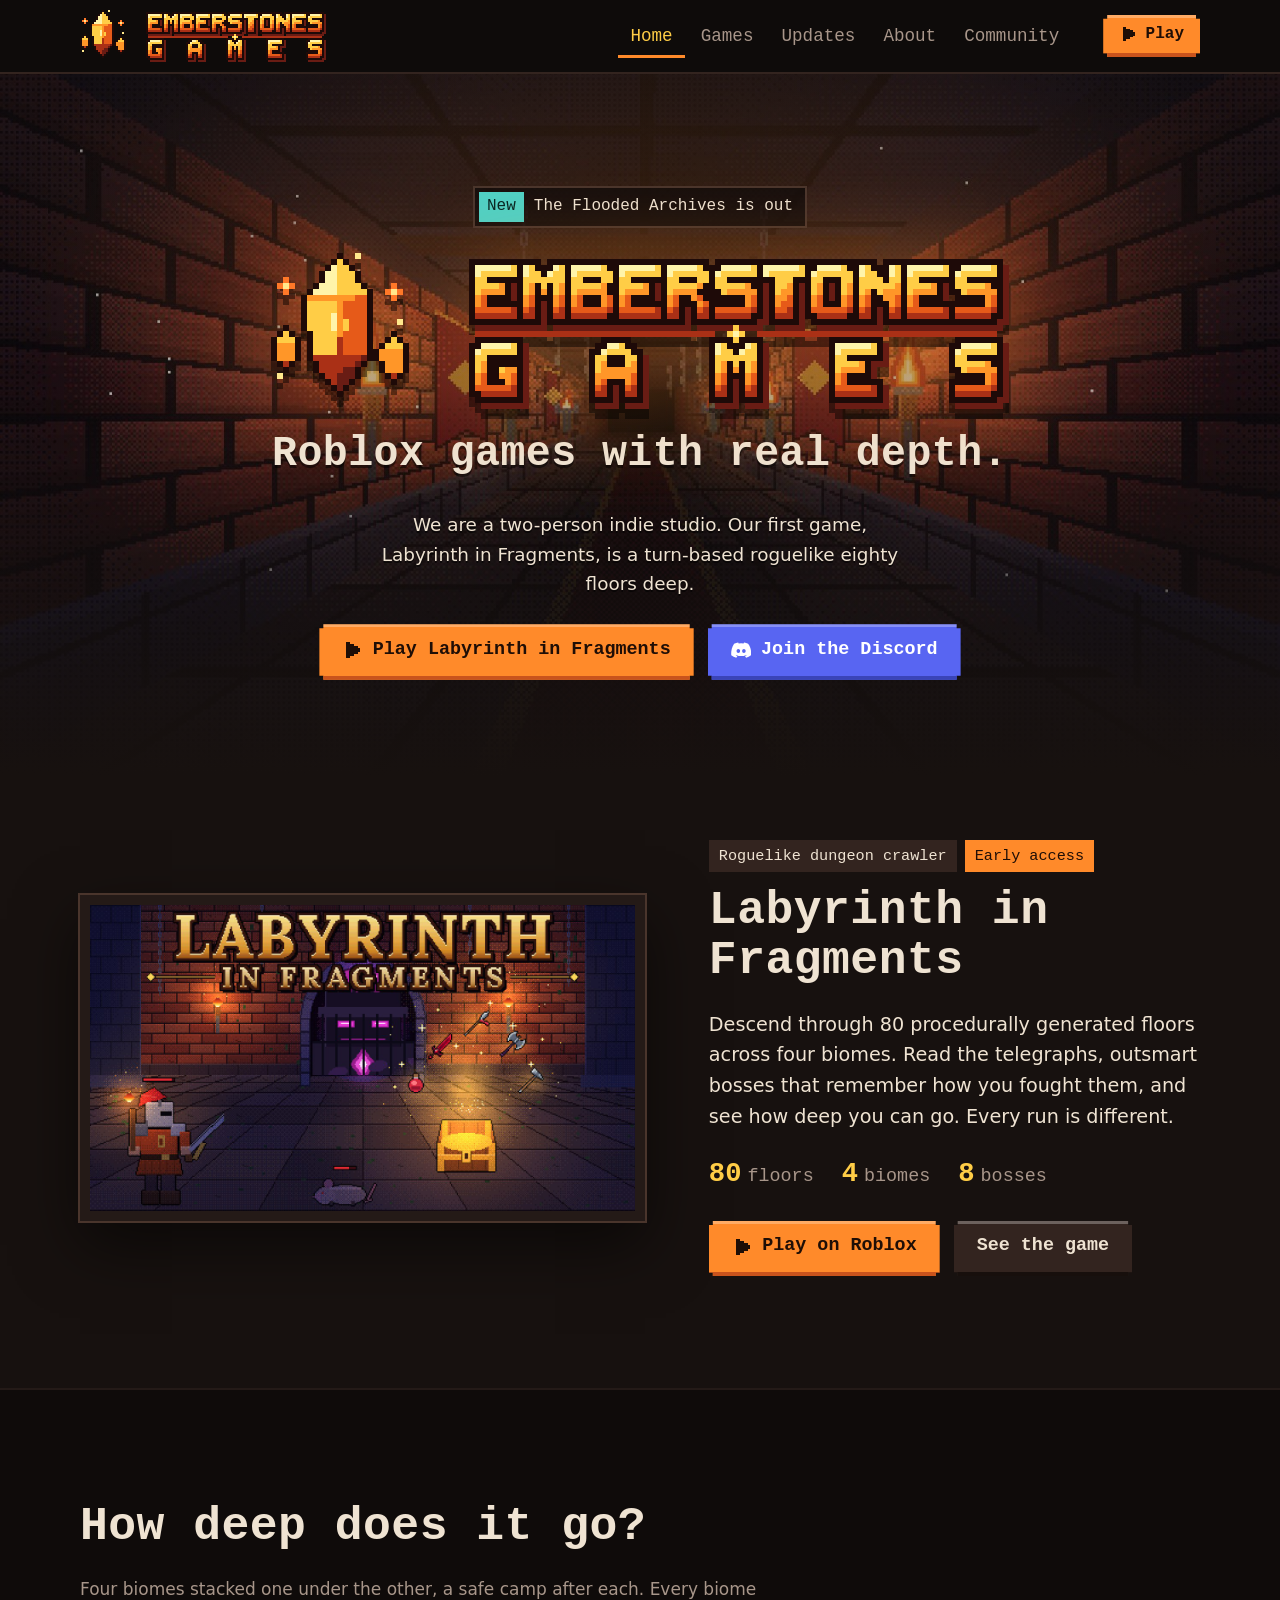
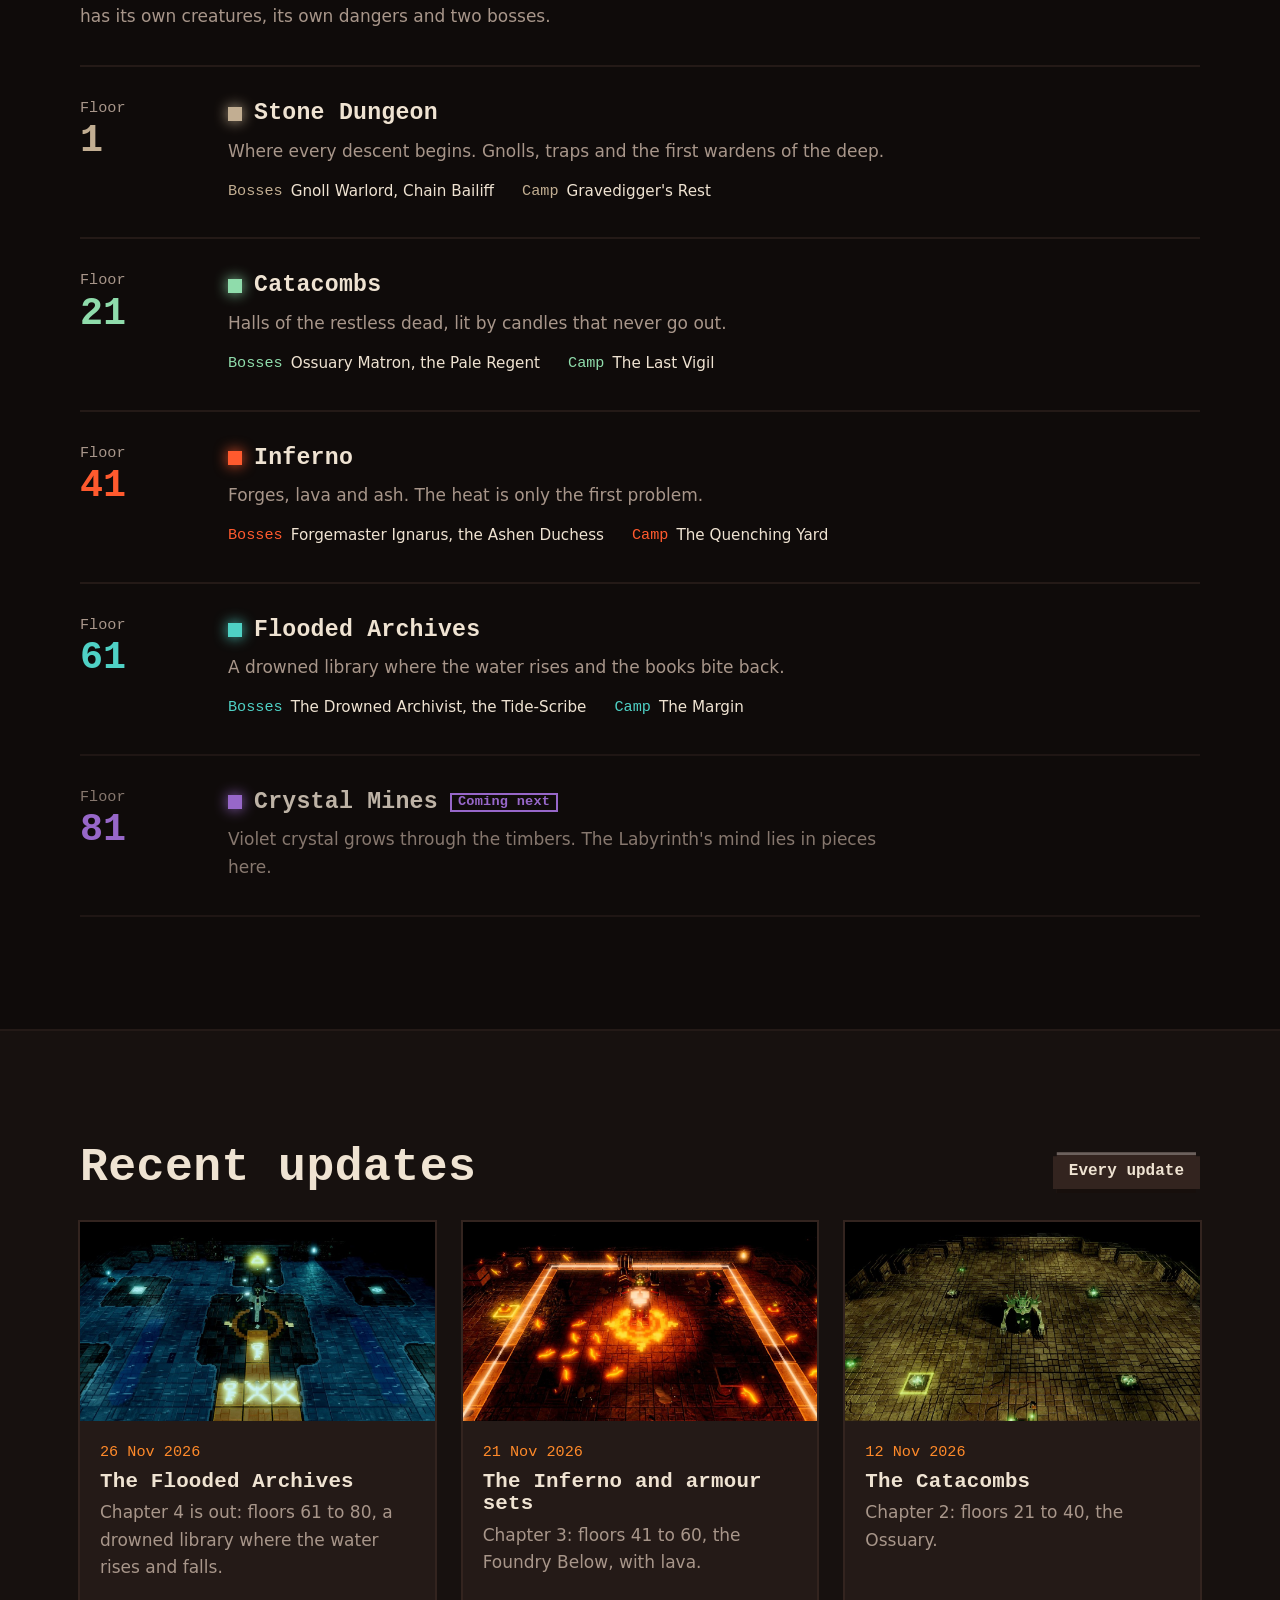
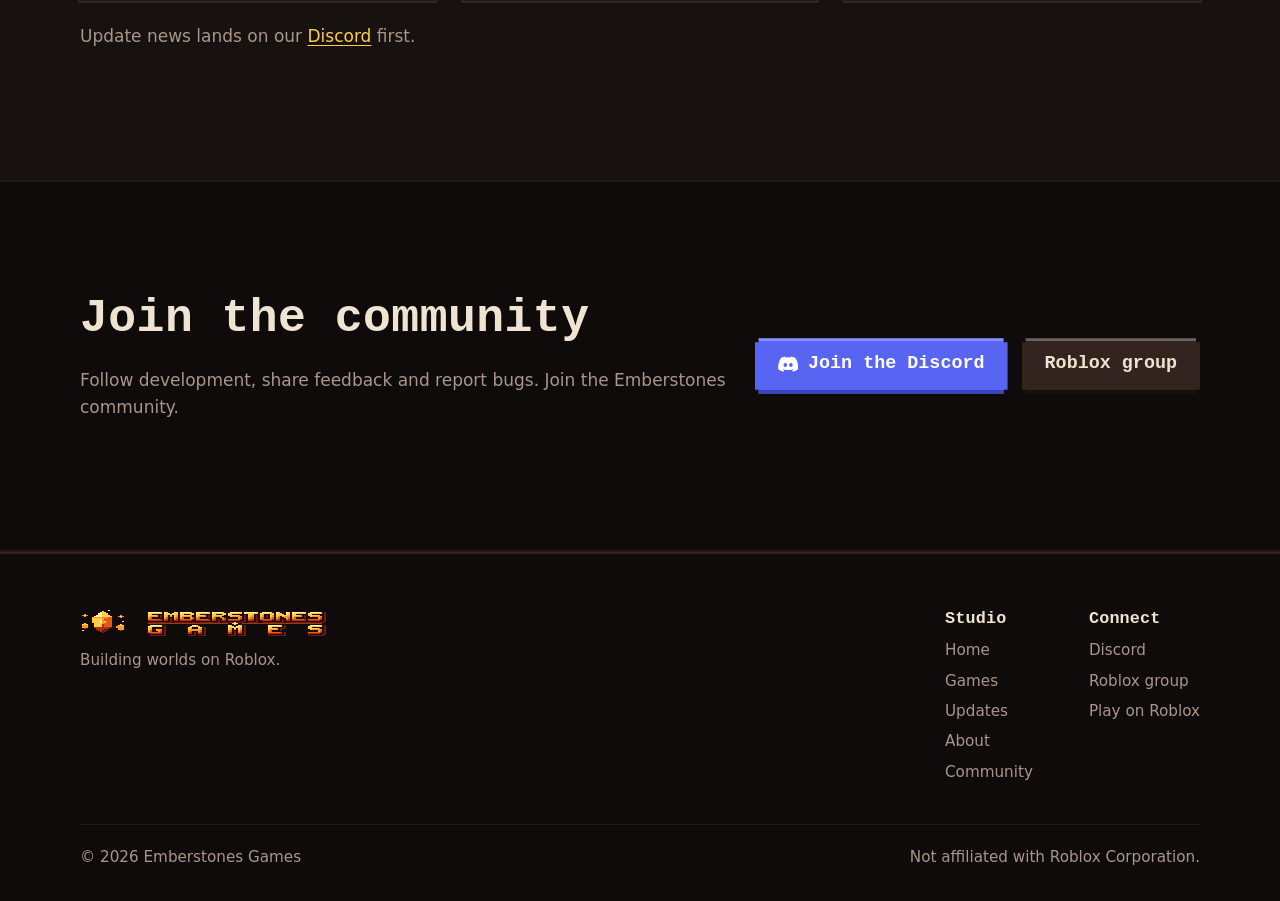
==== commit bc7cde8f: "Add files via upload" ====
--- a/index.html
+++ b/index.html
@@ -14,7 +14,7 @@
 <meta property="og:image" content="https://emberstones.co/og-image.jpg">
 <meta name="twitter:card" content="summary_large_image">
 <meta name="theme-color" content="#17110f">
-<link rel="icon" type="image/png" sizes="32x32" href="favicon-32.png">
+<link rel="icon" type="image/png" sizes="48x48" href="favicon-48.png">
 <link rel="apple-touch-icon" href="apple-touch-icon.png">
 <link rel="preconnect" href="https://fonts.googleapis.com">
 <link rel="preconnect" href="https://fonts.gstatic.com" crossorigin>
@@ -30,7 +30,7 @@
       <svg viewBox="0 0 10 10" fill="currentColor" shape-rendering="crispEdges" aria-hidden="true"><rect x="1" y="2" width="8" height="1"/><rect x="1" y="5" width="8" height="1"/><rect x="1" y="8" width="8" height="1"/></svg>
     </button>
     <nav class="nav" id="site-nav" aria-label="Main">
-      <a href="index.html" aria-current="page">Home</a><a href="games.html">Games</a><a href="about.html">About</a><a href="community.html">Community</a>
+      <a href="index.html" aria-current="page">Home</a><a href="games.html">Games</a><a href="updates.html">Updates</a><a href="about.html">About</a><a href="community.html">Community</a>
       <a class="btn btn--small" href="https://www.roblox.com/games/132090683674469/Fragmented-Labyrinth" target="_blank" rel="noopener"><svg viewBox="0 0 10 10" aria-hidden="true" fill="currentColor" shape-rendering="crispEdges"><rect x="2" y="1" width="2" height="8"/><rect x="4" y="2" width="2" height="6"/><rect x="6" y="3" width="2" height="4"/><rect x="8" y="4" width="1" height="2"/></svg>Play</a>
     </nav>
     <a class="btn btn--small" href="https://www.roblox.com/games/132090683674469/Fragmented-Labyrinth" target="_blank" rel="noopener"><svg viewBox="0 0 10 10" aria-hidden="true" fill="currentColor" shape-rendering="crispEdges"><rect x="2" y="1" width="2" height="8"/><rect x="4" y="2" width="2" height="6"/><rect x="6" y="3" width="2" height="4"/><rect x="8" y="4" width="1" height="2"/></svg>Play</a>
@@ -41,8 +41,10 @@
 <section class="hero-home">
   <div class="embers" aria-hidden="true"></div>
   <div class="wrap">
+    <a class="news-pill" href="updates.html#the-flooded-archives"><span>New</span>The Flooded Archives is out</a>
     <img class="hero-logo pixelated" src="logo-mark.png" width="123" height="26" alt="Emberstones Games">
-    <h1>A two-person indie studio making Roblox games with real depth.</h1>
+    <h1>Roblox games with real depth.</h1>
+    <p class="hero-sub">We are a two-person indie studio. Our first game, Labyrinth in Fragments, is a turn-based roguelike eighty floors deep.</p>
     <div class="btn-row"><a class="btn" href="https://www.roblox.com/games/132090683674469/Fragmented-Labyrinth" target="_blank" rel="noopener"><svg viewBox="0 0 10 10" aria-hidden="true" fill="currentColor" shape-rendering="crispEdges"><rect x="2" y="1" width="2" height="8"/><rect x="4" y="2" width="2" height="6"/><rect x="6" y="3" width="2" height="4"/><rect x="8" y="4" width="1" height="2"/></svg>Play Labyrinth in Fragments</a><a class="btn btn--discord" href="https://discord.gg/G7n3w4WbNe" target="_blank" rel="noopener"><svg viewBox="0 0 24 24" aria-hidden="true" fill="currentColor"><path d="M20.3 4.4A19.6 19.6 0 0 0 15.5 3l-.6 1.2a18 18 0 0 0-5.8 0L8.5 3a19.5 19.5 0 0 0-4.8 1.4C.6 9 0 13.6.3 18.1a19.8 19.8 0 0 0 6 3l1.3-2a12.6 12.6 0 0 1-2-1l.5-.4a14 14 0 0 0 12 0l.5.4c-.6.4-1.3.7-2 1l1.3 2a19.7 19.7 0 0 0 6-3c.4-5.2-.7-9.8-3.6-13.7ZM8.7 15.4c-1.2 0-2.1-1.1-2.1-2.4s.9-2.4 2.1-2.4 2.2 1.1 2.1 2.4c0 1.3-.9 2.4-2.1 2.4Zm6.6 0c-1.2 0-2.1-1.1-2.1-2.4s.9-2.4 2.1-2.4 2.2 1.1 2.1 2.4c0 1.3-.9 2.4-2.1 2.4Z"/></svg>Join the Discord</a></div>
   </div>
 </section>
@@ -53,8 +55,8 @@
     <div>
       <div class="tags"><span class="tag">Roguelike dungeon crawler</span><span class="tag tag--ea">Early access</span></div>
       <h2>Labyrinth in Fragments</h2>
-      <p class="lede">Descend through 80 procedurally generated floors across four biomes. Read the telegraphs, outsmart the bosses, and see how deep you can go. Every run is different.</p>
-      <ul class="facts"><li><b>80</b>floors</li><li><b>4</b>biomes</li><li><b>2</b>developers</li></ul>
+      <p class="lede">Descend through 80 procedurally generated floors across four biomes. Read the telegraphs, outsmart bosses that remember how you fought them, and see how deep you can go. Every run is different.</p>
+      <ul class="facts"><li><b>80</b>floors</li><li><b>4</b>biomes</li><li><b>8</b>bosses</li></ul>
       <div class="btn-row"><a class="btn" href="https://www.roblox.com/games/132090683674469/Fragmented-Labyrinth" target="_blank" rel="noopener"><svg viewBox="0 0 10 10" aria-hidden="true" fill="currentColor" shape-rendering="crispEdges"><rect x="2" y="1" width="2" height="8"/><rect x="4" y="2" width="2" height="6"/><rect x="6" y="3" width="2" height="4"/><rect x="8" y="4" width="1" height="2"/></svg>Play on Roblox</a><a class="btn btn--ghost" href="games.html">See the game</a></div>
     </div>
   </div>
@@ -63,30 +65,34 @@
 <section class="section band">
   <div class="wrap">
     <h2>How deep does it go?</h2>
-    <p class="muted">Four biomes stacked one under the other. Each has its own enemies, its own tiles and its own bosses.</p>
+    <p class="muted">Four biomes stacked one under the other, a safe camp after each. Every biome has its own creatures, its own dangers and two bosses.</p>
     <div class="descent"><ol><li class="biome" data-biome="stone">
         <div class="depth"><small>Floor</small><span>1</span></div>
-        <div><h3>Stone Dungeon</h3><p><span class="sr">Floors 1 to 20. </span>Where every descent begins. Gnolls, traps and the first wardens of the deep.</p></div>
+        <div><h3>Stone Dungeon</h3><p><span class="sr">Floors 1 to 20. </span>Where every descent begins. Gnolls, traps and the first wardens of the deep.</p>
+          <dl class="biome-meta"><div><dt>Bosses</dt><dd>Gnoll Warlord, Chain Bailiff</dd></div><div><dt>Camp</dt><dd>Gravedigger's Rest</dd></div></dl></div>
       </li><li class="biome" data-biome="catacombs">
         <div class="depth"><small>Floor</small><span>21</span></div>
-        <div><h3>Catacombs</h3><p><span class="sr">Floors 21 to 40. </span>Halls of the restless dead, lit by candles that never go out.</p></div>
+        <div><h3>Catacombs</h3><p><span class="sr">Floors 21 to 40. </span>Halls of the restless dead, lit by candles that never go out.</p>
+          <dl class="biome-meta"><div><dt>Bosses</dt><dd>Ossuary Matron, the Pale Regent</dd></div><div><dt>Camp</dt><dd>The Last Vigil</dd></div></dl></div>
       </li><li class="biome" data-biome="inferno">
         <div class="depth"><small>Floor</small><span>41</span></div>
-        <div><h3>Inferno</h3><p><span class="sr">Floors 41 to 60. </span>Forges, lava and ash. The heat is only the first problem.</p></div>
+        <div><h3>Inferno</h3><p><span class="sr">Floors 41 to 60. </span>Forges, lava and ash. The heat is only the first problem.</p>
+          <dl class="biome-meta"><div><dt>Bosses</dt><dd>Forgemaster Ignarus, the Ashen Duchess</dd></div><div><dt>Camp</dt><dd>The Quenching Yard</dd></div></dl></div>
       </li><li class="biome" data-biome="archives">
         <div class="depth"><small>Floor</small><span>61</span></div>
-        <div><h3>Flooded Archives</h3><p><span class="sr">Floors 61 to 80. </span>A drowned library where the water rises and the books bite back.</p></div>
+        <div><h3>Flooded Archives</h3><p><span class="sr">Floors 61 to 80. </span>A drowned library where the water rises and the books bite back.</p>
+          <dl class="biome-meta"><div><dt>Bosses</dt><dd>The Drowned Archivist, the Tide-Scribe</dd></div><div><dt>Camp</dt><dd>The Margin</dd></div></dl></div>
+      </li><li class="biome biome--next" data-biome="mines">
+        <div class="depth"><small>Floor</small><span>81</span></div>
+        <div><h3>Crystal Mines <span class="soon">Coming next</span></h3><p><span class="sr">Floors 81 to 100. </span>Violet crystal grows through the timbers. The Labyrinth's mind lies in pieces here.</p></div>
       </li></ol></div>
   </div>
 </section>
 
 <section class="section">
   <div class="wrap">
-    <h2>Recent updates</h2>
-    <div class="updates">
-      <figure class="update"><img src="update-forgemaster.jpg" width="1200" height="675" loading="lazy" alt="Boss fight: Forgemaster Ignis, update art"><figcaption><h3>Boss fight: Forgemaster Ignis</h3><p class="muted">The Inferno's forge boss is here.</p></figcaption></figure>
-      <figure class="update"><img src="update-halloween.jpg" width="1200" height="675" loading="lazy" alt="Happy Halloween update art: a new free class, the Pumpking Reaver"><figcaption><h3>Halloween: the Pumpking Reaver</h3><p class="muted">A new free class, with a scythe and a pumpkin for a head.</p></figcaption></figure>
-    </div>
+    <div class="section-head"><h2>Recent updates</h2><a class="btn btn--ghost btn--small" href="updates.html">Every update</a></div>
+    <div class="updates"><a class="update" href="updates.html#the-flooded-archives"><img src="shot-archives.jpg" width="1200" height="675" loading="lazy" alt=""><div class="update-body"><time>26 Nov 2026</time><h3>The Flooded Archives</h3><p>Chapter 4 is out: floors 61 to 80, a drowned library where the water rises and falls.</p></div></a><a class="update" href="updates.html#the-inferno-and-armour-sets"><img src="shot-inferno.jpg" width="1200" height="675" loading="lazy" alt=""><div class="update-body"><time>21 Nov 2026</time><h3>The Inferno and armour sets</h3><p>Chapter 3: floors 41 to 60, the Foundry Below, with lava.</p></div></a><a class="update" href="updates.html#the-catacombs"><img src="shot-catacombs.jpg" width="1200" height="675" loading="lazy" alt=""><div class="update-body"><time>12 Nov 2026</time><h3>The Catacombs</h3><p>Chapter 2: floors 21 to 40, the Ossuary.</p></div></a></div>
     <p class="muted more">Update news lands on our <a href="https://discord.gg/G7n3w4WbNe" target="_blank" rel="noopener">Discord</a> first.</p>
   </div>
 </section>
@@ -112,7 +118,7 @@
       <div class="footer-cols">
         <div>
           <h2>Studio</h2>
-          <ul><li><a href="index.html">Home</a></li><li><a href="games.html">Games</a></li><li><a href="about.html">About</a></li><li><a href="community.html">Community</a></li></ul>
+          <ul><li><a href="index.html">Home</a></li><li><a href="games.html">Games</a></li><li><a href="updates.html">Updates</a></li><li><a href="about.html">About</a></li><li><a href="community.html">Community</a></li></ul>
         </div>
         <div>
           <h2>Connect</h2>
--- a/site.css
+++ b/site.css
@@ -15,6 +15,7 @@
   --catacomb: #8fdcab;
   --inferno: #ff5a2e;
   --archives: #4fd1c5;
+  --mines: #be82ff;
   --discord: #5865f2;
 
   --font-display: "Pixelify Sans", "Courier New", monospace;
@@ -137,7 +138,7 @@
 .band { background: var(--soot-deep); border-block: 2px solid var(--basalt); }
 
 /* ---------- home hero ---------- */
-.hero-home { position: relative; overflow: hidden; padding: clamp(56px, 9vw, 120px) 0 clamp(56px, 8vw, 96px); }
+.hero-home { position: relative; overflow: hidden; padding: clamp(40px, 7vw, 88px) 0 clamp(40px, 6vw, 72px); }
 .hero-home::before { /* ember glow behind the logo */
   content: ""; position: absolute; inset: -20% -10% auto; height: 120%;
   background: radial-gradient(60% 50% at 50% 35%, rgba(255,138,42,.16), transparent 70%);
@@ -156,7 +157,7 @@
 @media (max-width: 800px) { .hero-logo { width: 492px; } }
 @media (max-width: 540px) { .hero-logo { width: 369px; } }
 @media (max-width: 400px) { .hero-logo { width: 246px; } }
-.hero-home h1 { font-size: clamp(1.6rem, 3.2vw, 2.4rem); margin-top: 1.6rem; max-width: 26ch; font-weight: 500; color: var(--ash); }
+.hero-home h1 { font-size: clamp(1.7rem, 3.6vw, 2.6rem); margin-top: 1.4rem; font-weight: 600; color: var(--ash); text-shadow: 0 3px 0 rgba(0,0,0,.5); }
 .hero-home .btn-row { justify-content: center; }
 .embers { position: absolute; inset: 0; pointer-events: none; }
 .embers i {
@@ -331,3 +332,67 @@
 .closer .kicker { font-family: var(--font-display); color: var(--ember); font-size: 1.15rem; }
 a.frame { display: block; }
 a.frame:hover { box-shadow: 0 0 0 2px var(--ember), 0 24px 60px rgba(0,0,0,.55); }
+
+/* ---------- 26 Nov: news pill, hero line, section heads ---------- */
+.news-pill {
+  display: inline-flex; align-items: center; gap: 10px; margin-bottom: 1.6rem;
+  font-family: var(--font-display); font-size: 1rem; color: var(--ash); text-decoration: none;
+  background: rgba(15, 11, 10, .72); padding: 6px 14px 6px 6px; box-shadow: inset 0 0 0 2px var(--seam);
+}
+.news-pill span { background: var(--archives); color: #062523; padding: 2px 8px; }
+.news-pill:hover { color: var(--flare); box-shadow: inset 0 0 0 2px var(--archives); }
+.hero-sub { max-width: 46ch; margin: .8rem auto 0; font-size: 1.15rem; color: var(--ash); text-shadow: 0 2px 0 rgba(0,0,0,.6); }
+.section-head { display: flex; flex-wrap: wrap; align-items: end; justify-content: space-between; gap: 16px; }
+.section-head h2 { margin: 0; }
+
+/* ---------- 26 Nov: the descent's bosses and camps, and the next biome ---------- */
+.biome-meta { display: flex; flex-wrap: wrap; gap: 6px 28px; margin: 14px 0 0; font-size: .95rem; }
+.biome-meta div { display: flex; gap: 8px; }
+.biome-meta dt { font-family: var(--font-display); color: var(--c); }
+.biome-meta dd { margin: 0; color: var(--ash); }
+.biome[data-biome="mines"] { --c: var(--mines); }
+.biome--next { opacity: .78; }
+.biome--next h3 { flex-wrap: wrap; }
+.soon { font-size: .85rem; padding: 2px 8px; background: transparent; color: var(--mines); box-shadow: inset 0 0 0 2px var(--mines); }
+
+/* ---------- 26 Nov: update cards (home) ---------- */
+.updates { grid-template-columns: repeat(3, minmax(0, 1fr)); }
+a.update { display: grid; grid-template-rows: auto 1fr; text-decoration: none; color: var(--ash); box-shadow: 0 0 0 2px var(--basalt-hi); }
+a.update:hover { box-shadow: 0 0 0 2px var(--ember); color: var(--ash); }
+a.update img { aspect-ratio: 16 / 9; object-fit: cover; }
+.update-body { padding: 16px 20px 20px; }
+.update-body time, .tl time { font-family: var(--font-display); color: var(--ember); font-size: .95rem; }
+.update-body h3 { margin: .3em 0 .3em; font-size: 1.3rem; }
+.update-body p { margin: 0; color: var(--cinder); }
+@media (max-width: 960px) { .updates { grid-template-columns: 1fr 1fr; } }
+@media (max-width: 640px) { .updates { grid-template-columns: 1fr; } }
+
+/* ---------- 26 Nov: the updates timeline ---------- */
+.timeline { list-style: none; margin: 0; padding: 0; position: relative; }
+.timeline::before { content: ""; position: absolute; left: 150px; top: 8px; bottom: 8px; width: 2px; background: var(--basalt-hi); }
+.tl { --c: var(--ember); position: relative; display: grid; grid-template-columns: 150px minmax(0, 1fr); gap: 0 44px; padding: 0 0 44px; }
+.tl[data-biome="stone"] { --c: var(--stone); }
+.tl[data-biome="catacombs"] { --c: var(--catacomb); }
+.tl[data-biome="inferno"] { --c: var(--inferno); }
+.tl[data-biome="archives"] { --c: var(--archives); }
+.tl::before { /* the marker on the rail: a square, bigger and glowing for a chapter */
+  content: ""; position: absolute; left: 146px; top: 6px; width: 10px; height: 10px; background: var(--c);
+}
+.tl--big::before { left: 142px; top: 2px; width: 18px; height: 18px; box-shadow: 0 0 16px var(--c); }
+.tl time { padding-top: 2px; color: var(--c); }
+.tl-body h2 { font-size: 1.5rem; margin: 0 0 .3em; }
+.tl--big .tl-body h2 { font-size: clamp(1.8rem, 3.4vw, 2.4rem); color: var(--c); }
+.tl-body .lede { font-size: 1.08rem; margin: 0; }
+.tl-body ul { margin: .7rem 0 0; padding-left: 1.2em; color: var(--cinder); }
+.tl-body li { margin-bottom: .35em; }
+.tl-body li::marker { color: var(--c); }
+.tl-art { width: min(100%, 720px); height: auto; margin-bottom: 18px; border: 2px solid var(--seam); }
+.tl:target .tl-body h2 { text-decoration: underline; text-decoration-color: var(--c); text-underline-offset: 6px; }
+@media (max-width: 720px) {
+  .timeline::before { left: 5px; }
+  .tl { grid-template-columns: minmax(0, 1fr); padding-left: 32px; }
+  .tl::before { left: 1px; }
+  .tl--big::before { left: -3px; }
+  .tl time { margin-bottom: 6px; }
+}
+.hero-home + .section { padding-top: clamp(32px, 5vw, 64px); }
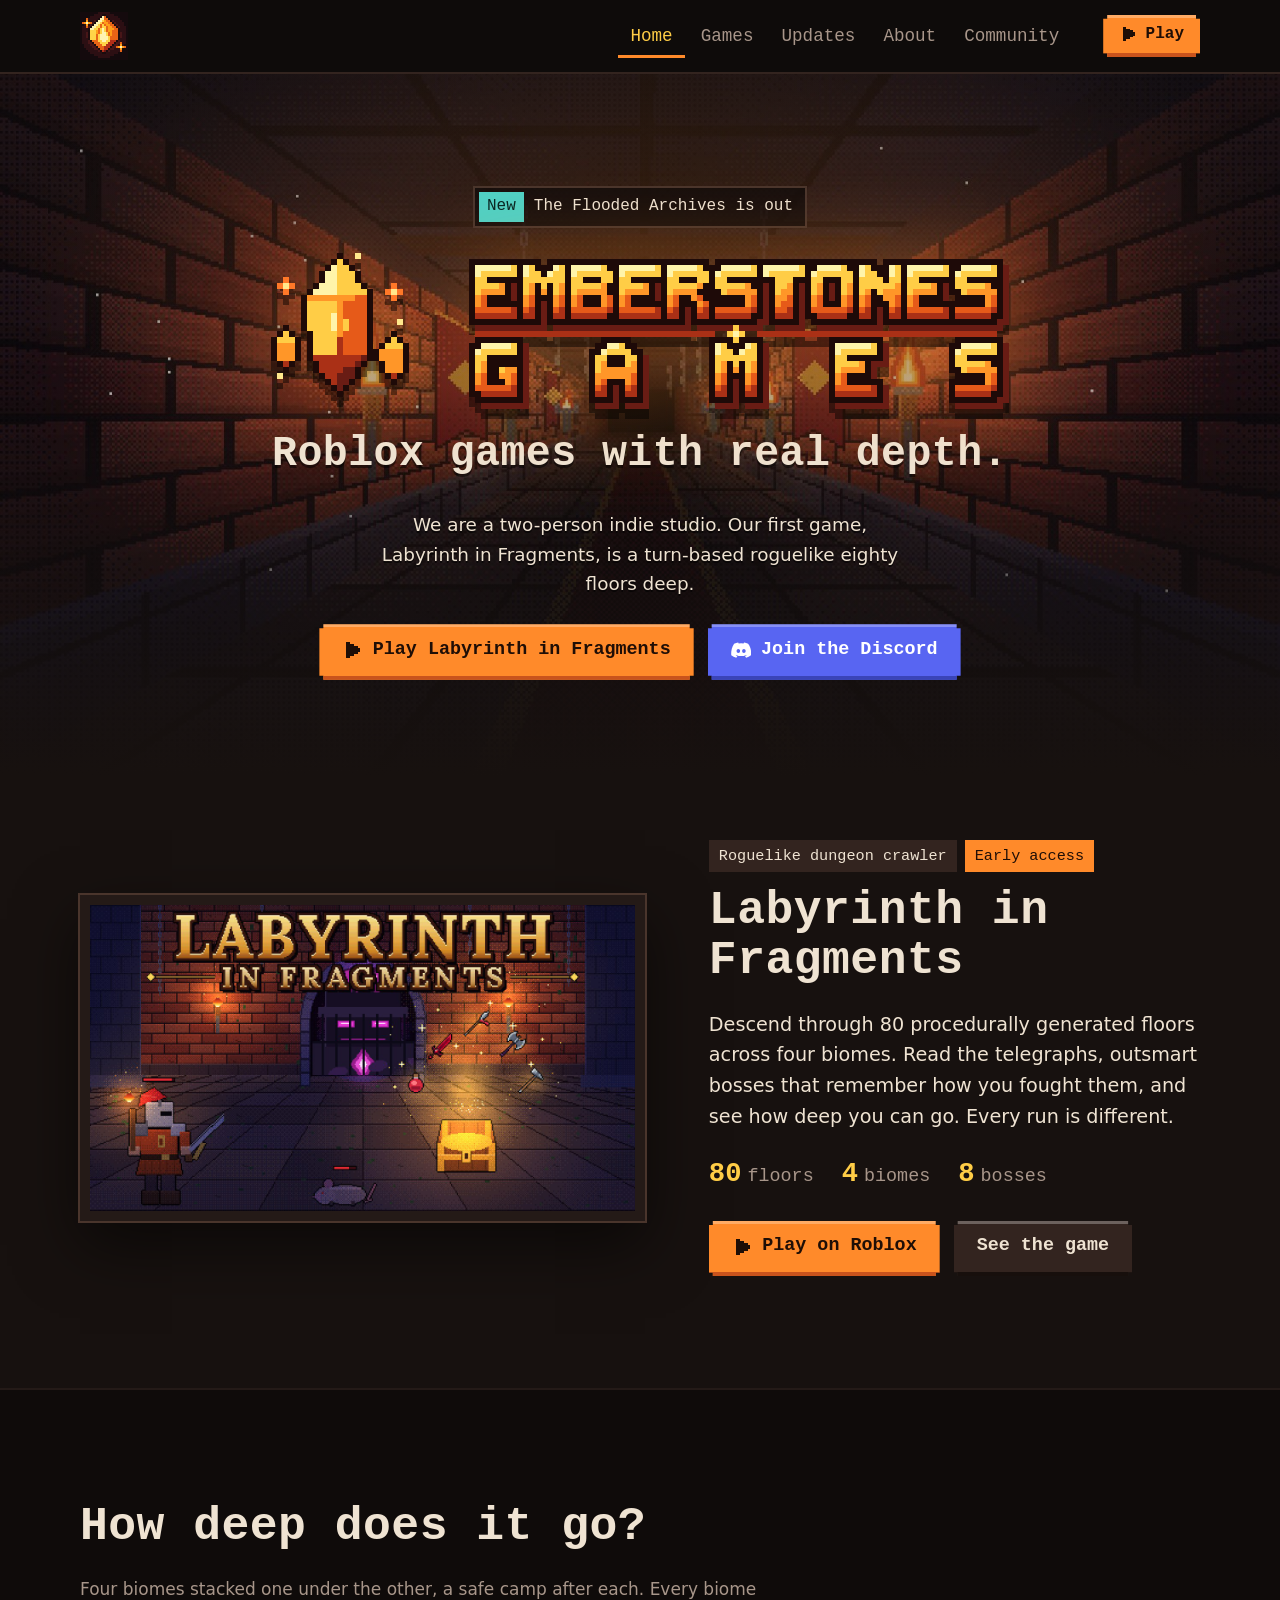
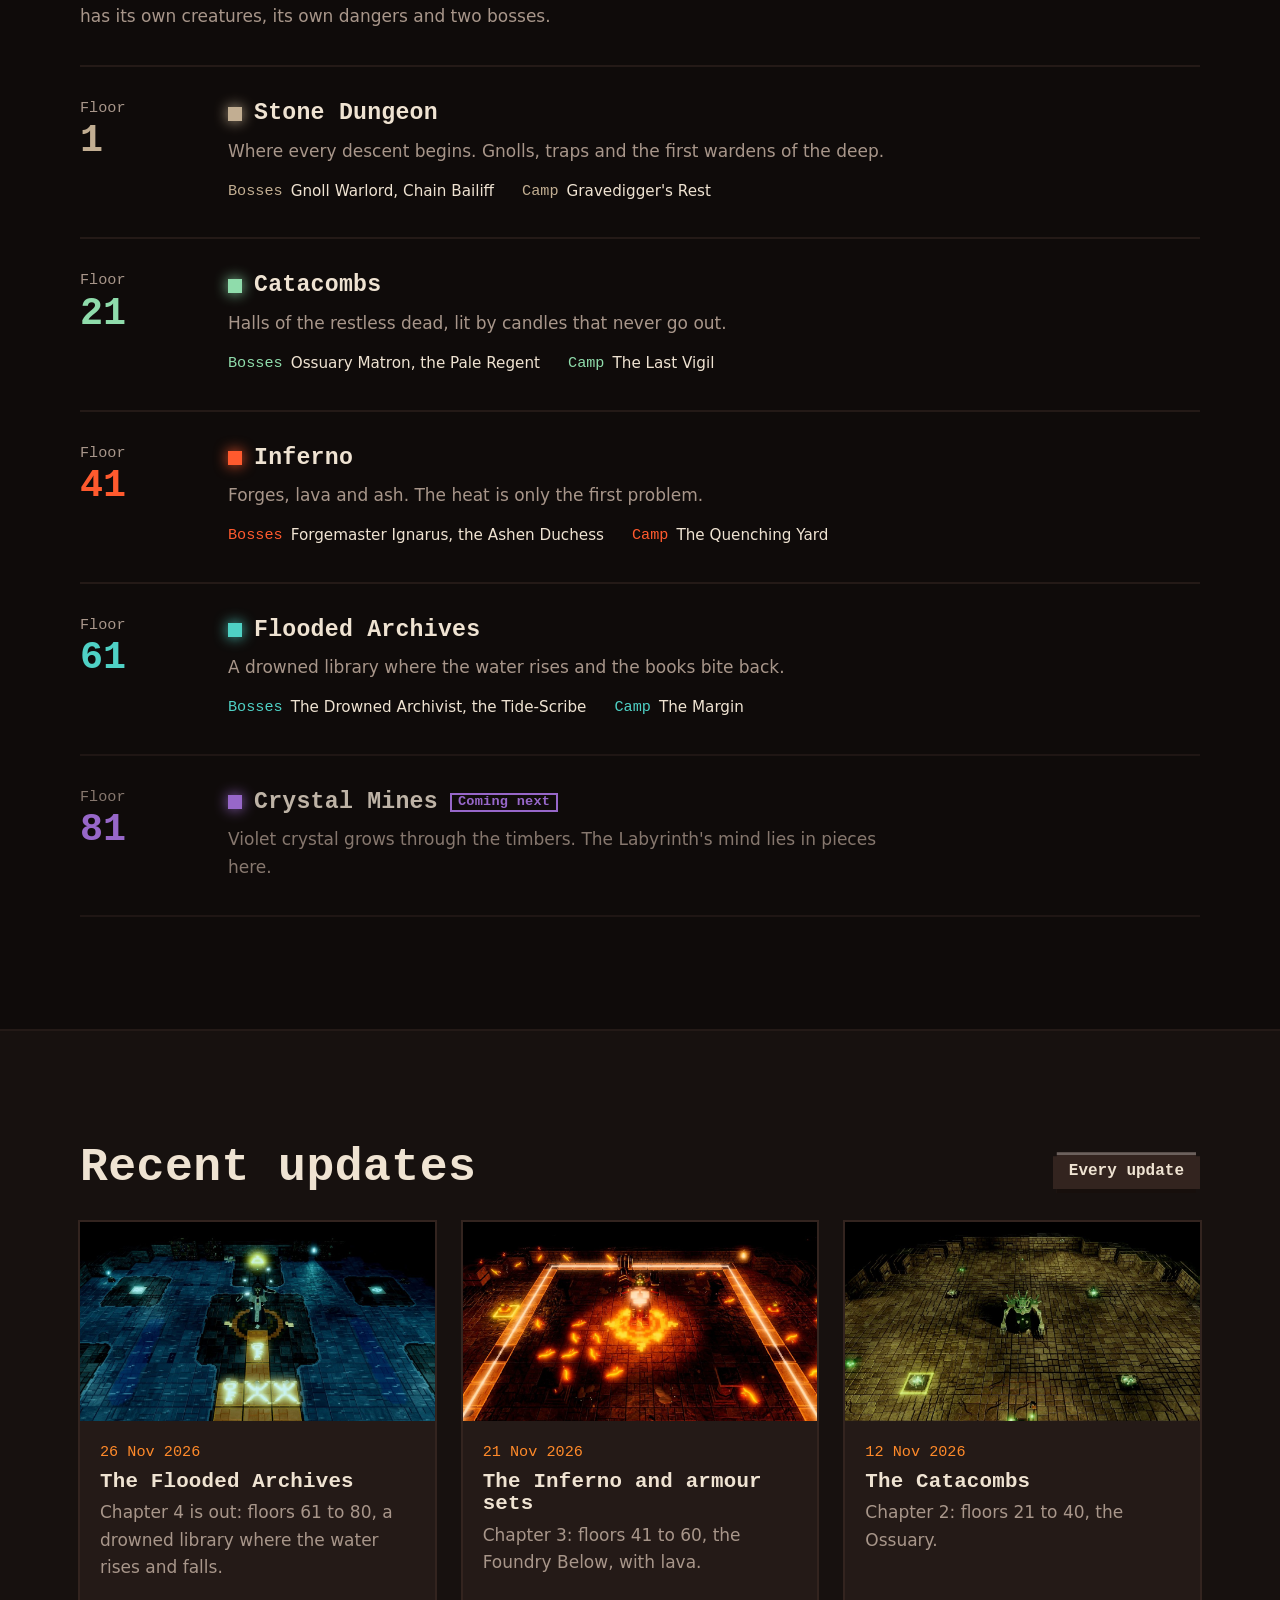
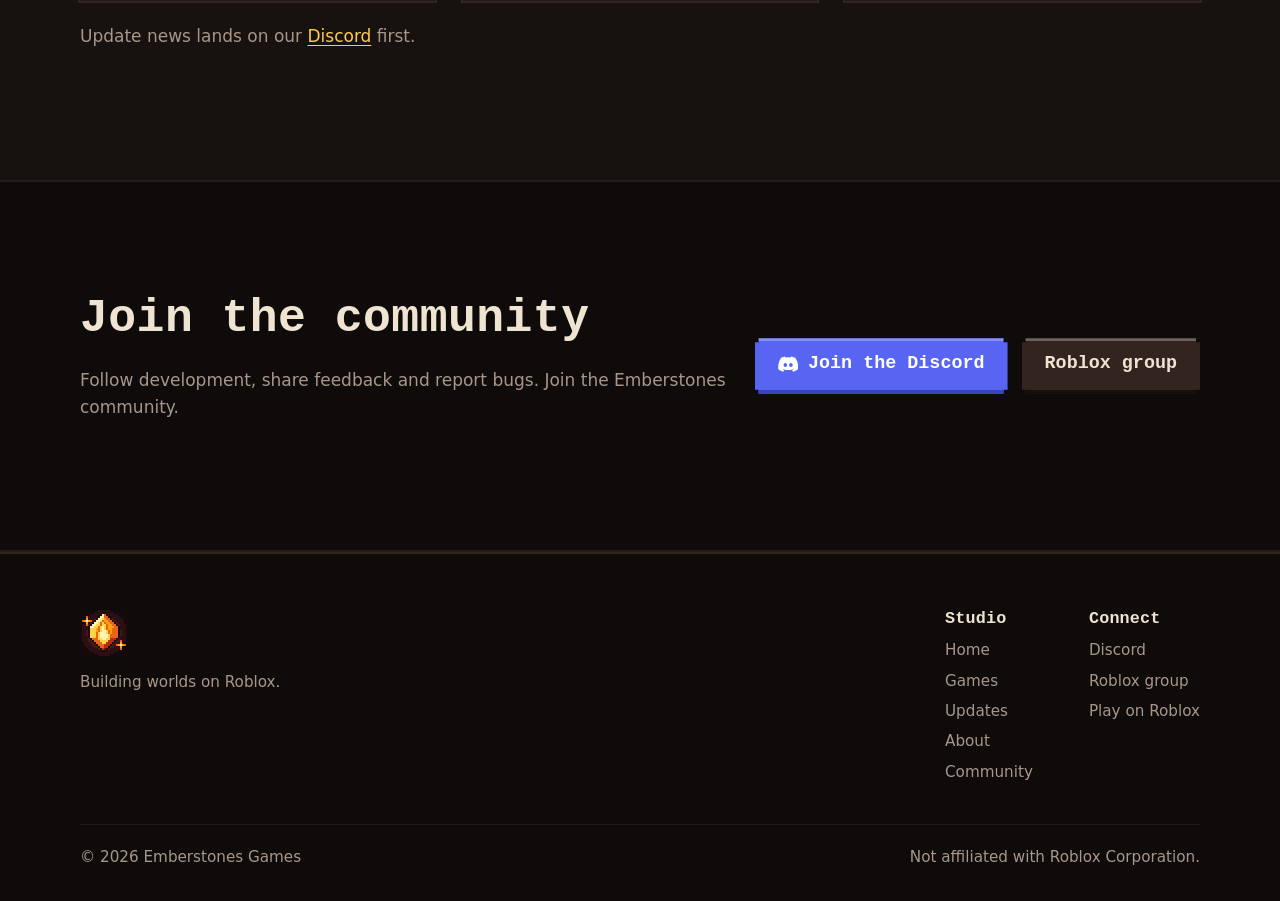
==== commit 6d80dab7: "Ember stone icon in the header and footer; wide logo on the home page only" ====
--- a/index.html
+++ b/index.html
@@ -25,7 +25,7 @@
 <a class="skip" href="#main">Skip to content</a>
 <header class="site-header">
   <div class="wrap">
-    <a class="brand" href="index.html" aria-label="Emberstones Games home"><img class="pixelated" src="logo-mark.png" width="123" height="26" alt="Emberstones Games"></a>
+    <a class="brand" href="index.html" aria-label="Emberstones Games home"><img class="pixelated brand-icon" src="favicon-48.png" width="48" height="48" alt="Emberstones Games"></a>
     <button class="menu-btn" aria-expanded="false" aria-controls="site-nav" aria-label="Menu">
       <svg viewBox="0 0 10 10" fill="currentColor" shape-rendering="crispEdges" aria-hidden="true"><rect x="1" y="2" width="8" height="1"/><rect x="1" y="5" width="8" height="1"/><rect x="1" y="8" width="8" height="1"/></svg>
     </button>
@@ -112,7 +112,7 @@
   <div class="wrap">
     <div class="footer-top">
       <div>
-        <img class="pixelated" src="logo-mark.png" width="123" height="26" alt="Emberstones Games">
+        <img class="pixelated footer-icon" src="favicon-48.png" width="48" height="48" alt="Emberstones Games">
         <p>Building worlds on Roblox.</p>
       </div>
       <div class="footer-cols">
--- a/site.css
+++ b/site.css
@@ -396,3 +396,8 @@
   .tl time { margin-bottom: 6px; }
 }
 .hero-home + .section { padding-top: clamp(32px, 5vw, 64px); }
+
+/* 26 Nov: the ember stone icon in the header and footer (the wide logo is on the home page only) */
+.brand img.brand-icon, .brand-icon { width: 48px; height: 48px; display: block; }
+@media (max-width: 400px) { .brand img.brand-icon { width: 40px; height: 40px; } }
+.footer-top img.footer-icon { width: 48px; height: 48px; }
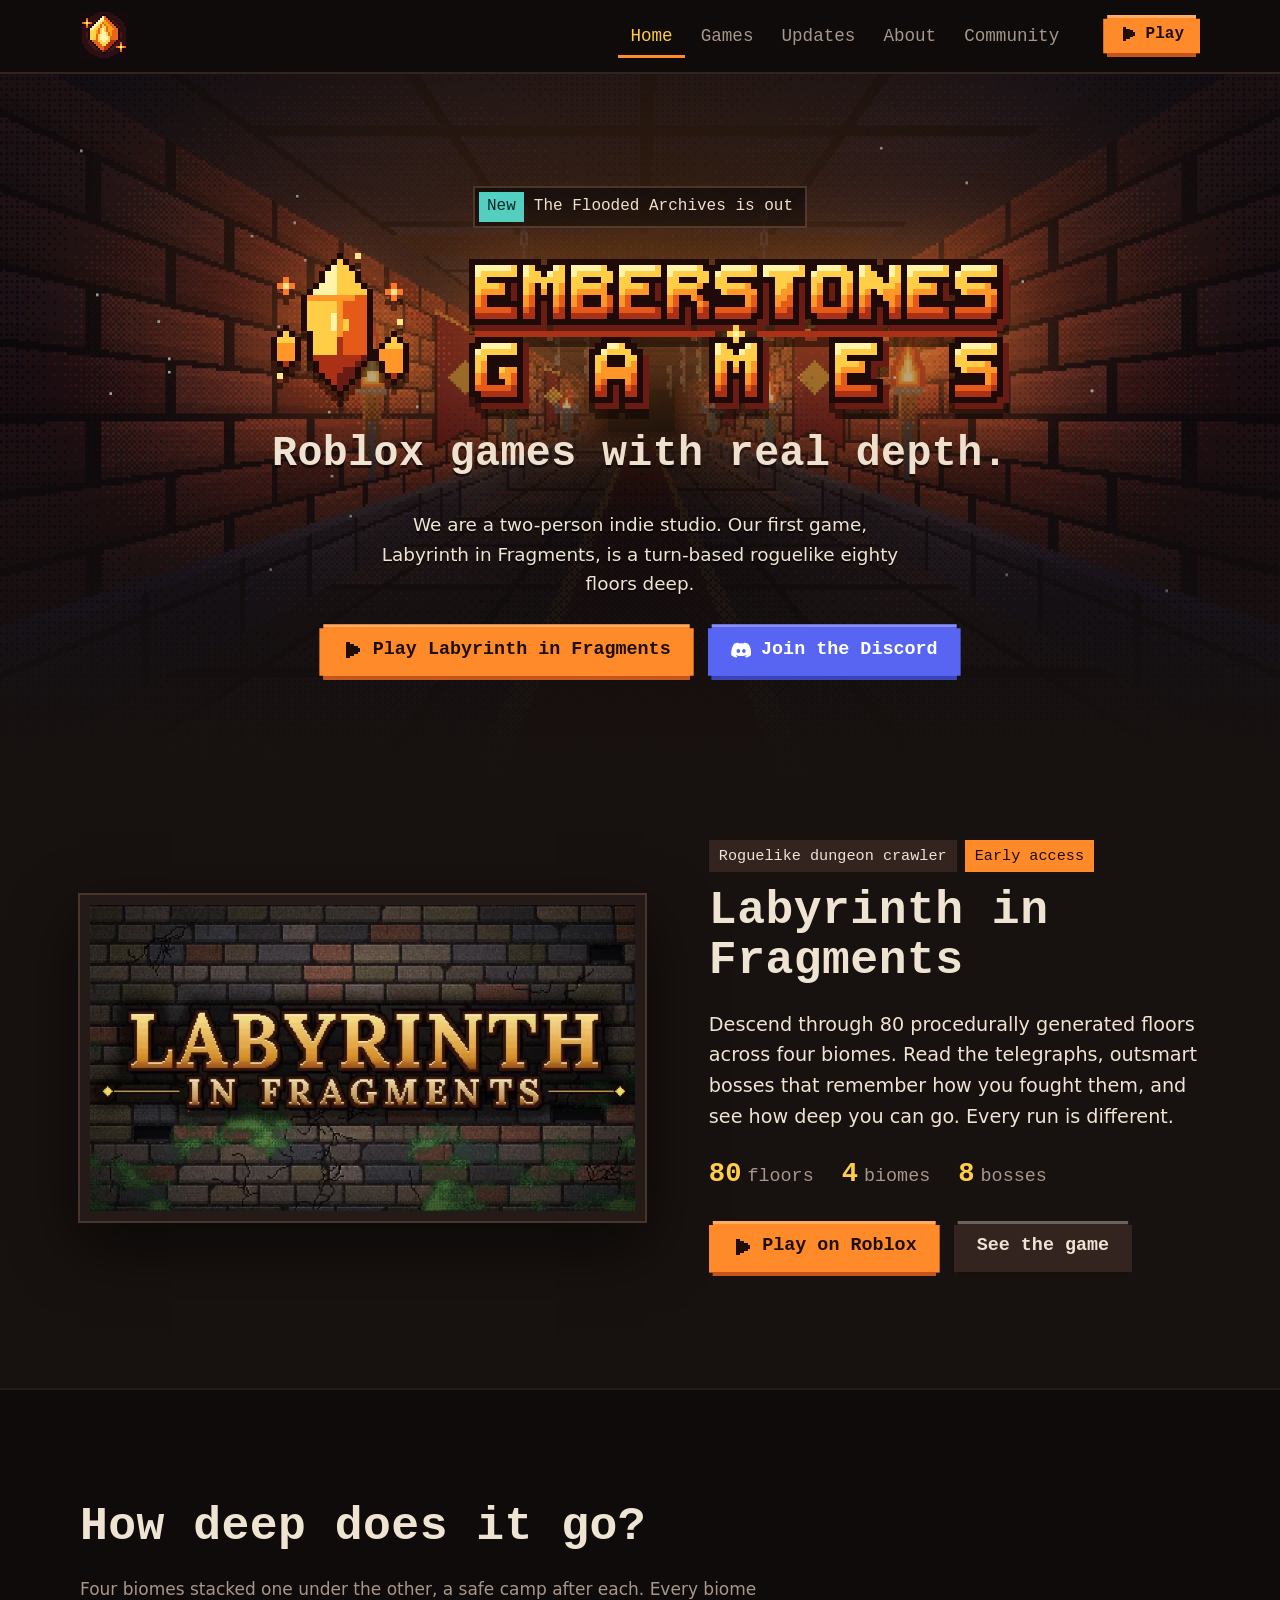
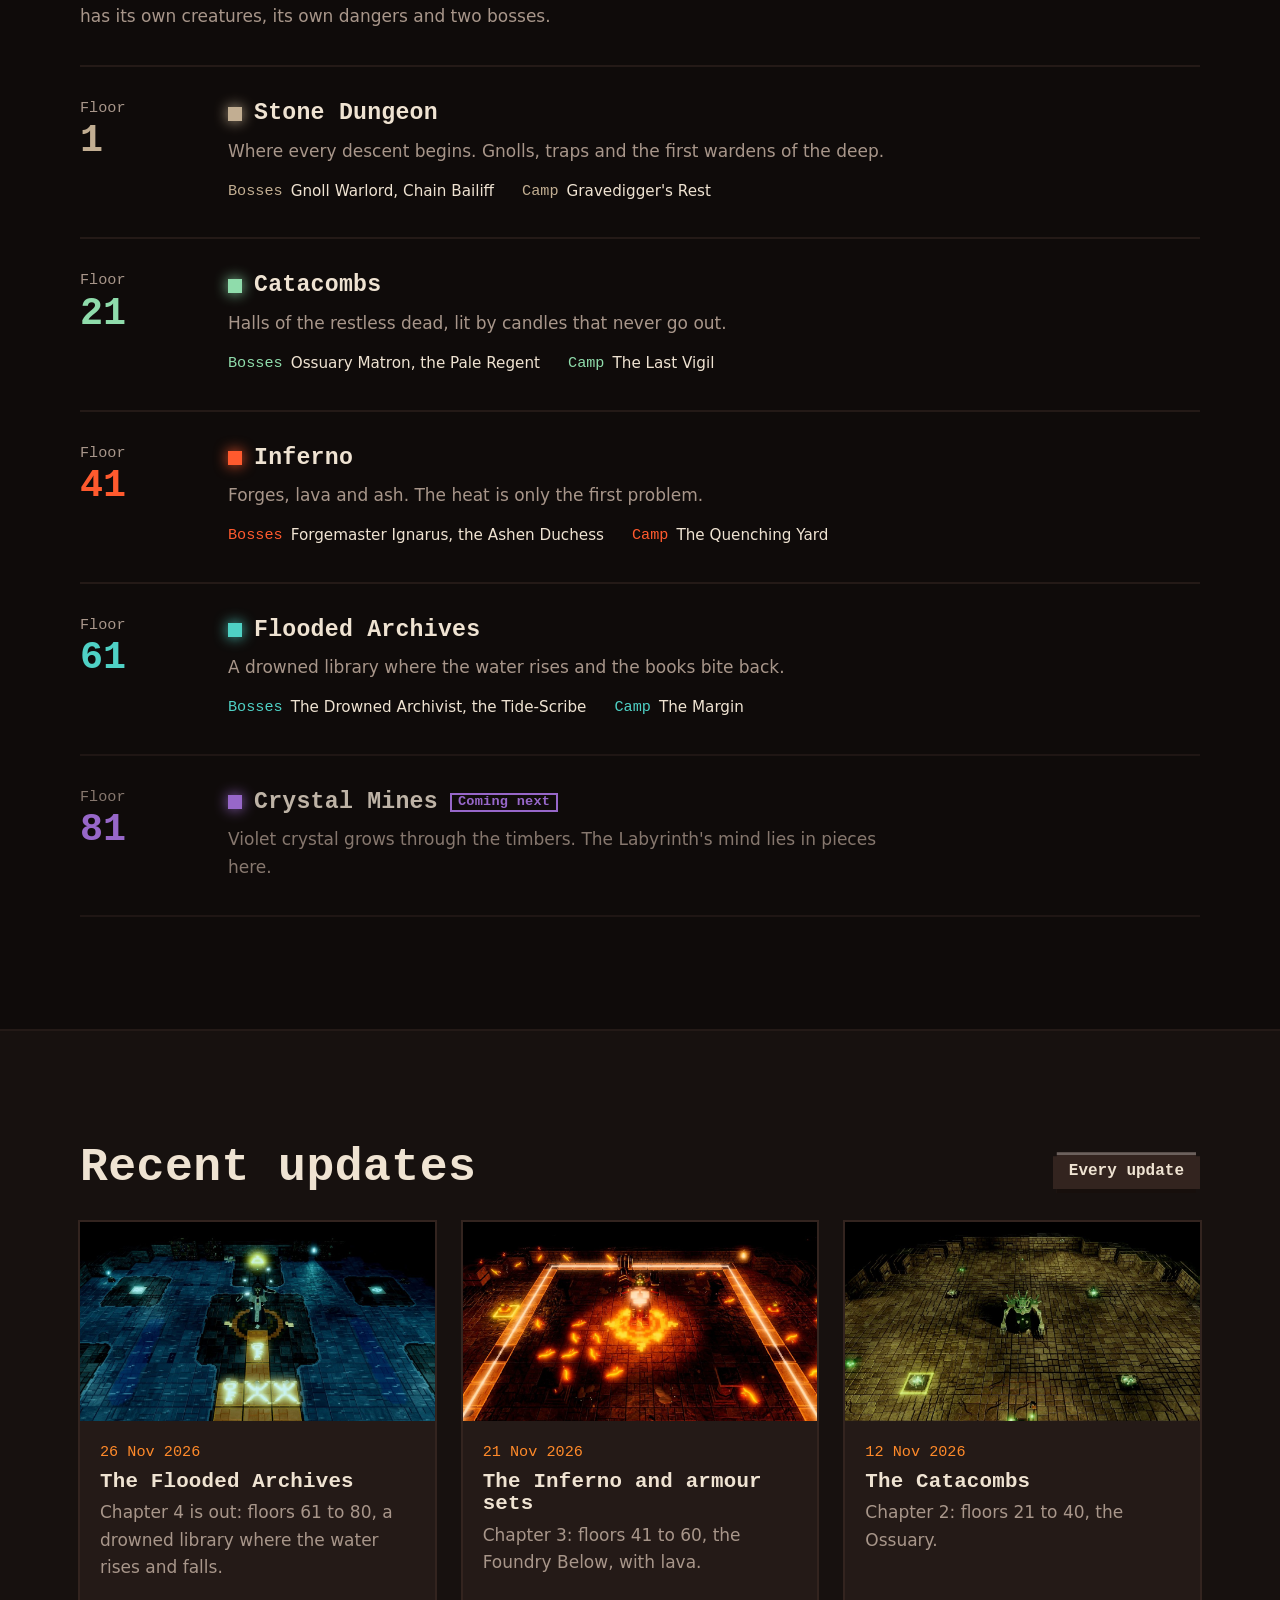
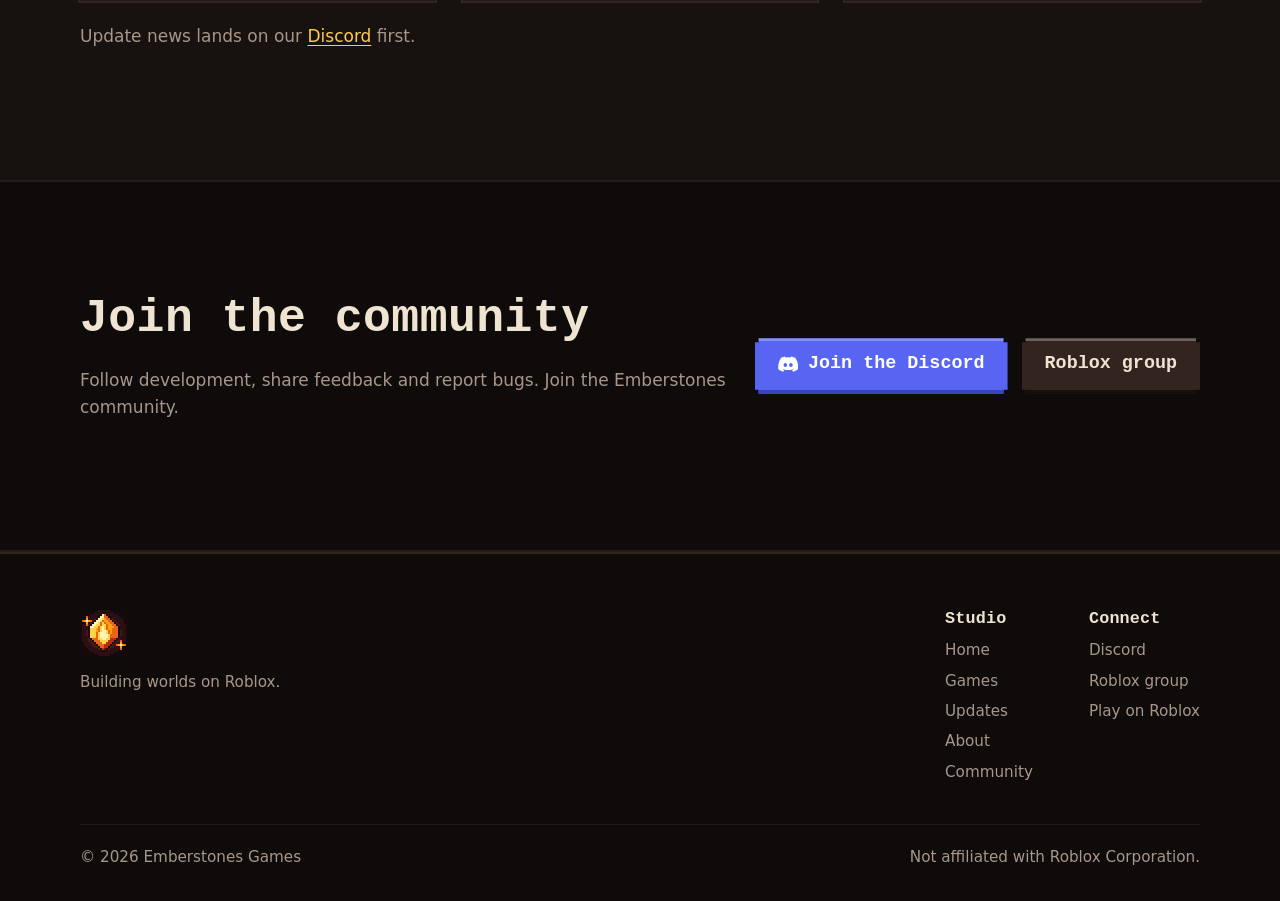
==== commit 9cb34d2f: "New Labyrinth in Fragments cover art (brick wall title)" ====
--- a/index.html
+++ b/index.html
@@ -19,7 +19,7 @@
 <link rel="preconnect" href="https://fonts.googleapis.com">
 <link rel="preconnect" href="https://fonts.gstatic.com" crossorigin>
 <link href="https://fonts.googleapis.com/css2?family=Figtree:wght@400;500;600&family=Pixelify+Sans:wght@500;600&display=swap" rel="stylesheet">
-<link rel="stylesheet" href="site.css">
+<link rel="stylesheet" href="site.css?v=20261126c">
 </head>
 <body>
 <a class="skip" href="#main">Skip to content</a>
@@ -51,7 +51,7 @@
 
 <section class="section">
   <div class="wrap feature">
-    <a class="frame" href="games.html"><img src="labyrinth-thumbnail.jpg" width="1280" height="720" alt="Labyrinth in Fragments title art: gold pixel letters on a mossy brick wall"></a>
+    <a class="frame" href="games.html"><img src="labyrinth-cover.webp" width="768" height="432" alt="Labyrinth in Fragments title art: gold pixel letters on a mossy brick wall"></a>
     <div>
       <div class="tags"><span class="tag">Roguelike dungeon crawler</span><span class="tag tag--ea">Early access</span></div>
       <h2>Labyrinth in Fragments</h2>
@@ -132,6 +132,6 @@
     </div>
   </div>
 </footer>
-<script src="site.js" defer></script>
+<script src="site.js?v=20261126c" defer></script>
 </body>
 </html>
--- a/site.css
+++ b/site.css
@@ -401,3 +401,9 @@
 .brand img.brand-icon, .brand-icon { width: 48px; height: 48px; display: block; }
 @media (max-width: 400px) { .brand img.brand-icon { width: 40px; height: 40px; } }
 .footer-top img.footer-icon { width: 48px; height: 48px; }
+
+/* 26 Nov: the Play button inside the phone menu keeps the button look (the menu link style was turning its text grey) */
+.nav a.btn, .nav a.btn:hover { color: var(--fg); border-bottom: 0; }
+@media (max-width: 820px) {
+  .nav a.btn { font-size: 1.2rem; padding: .75em 1.25em calc(.75em + 4px); }
+}
